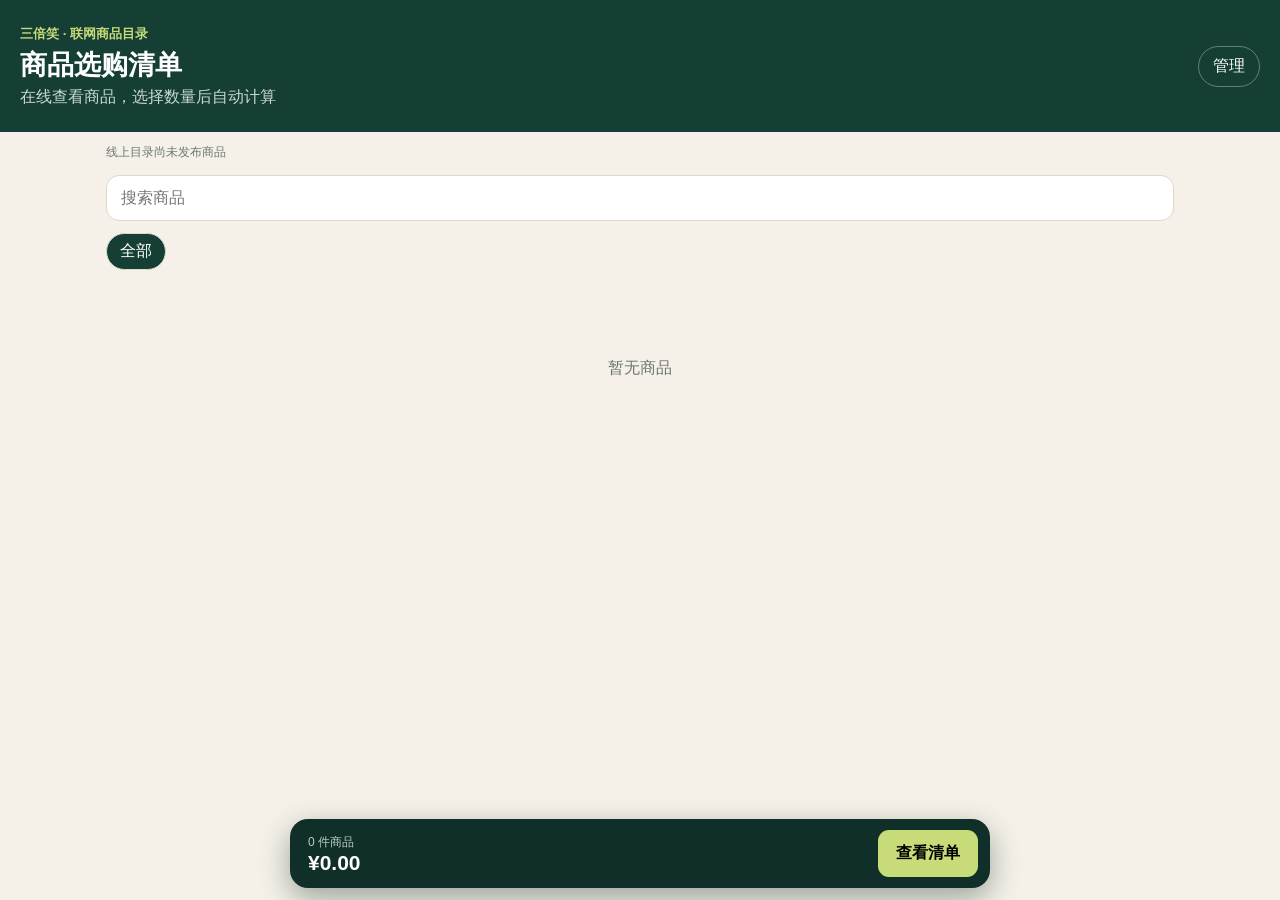
==== sanbeixiao/index.html @ 34213424 "Add networked Sanbeixiao catalogue on GitHub Pages" ====
<!doctype html>
<html lang="zh-CN">
<head>
<meta charset="utf-8">
<meta name="viewport" content="width=device-width,initial-scale=1,viewport-fit=cover">
<meta name="theme-color" content="#153f35">
<title>三倍笑商品目录</title>
<style>
:root{--g:#153f35;--l:#c7dc78;--c:#f5f1e8;--p:#fffdf8;--i:#18332d;--m:#6d7772;--b:#ded8cb;--r:#b32929;--ok:#2f6b52}*{box-sizing:border-box}body{margin:0;background:var(--c);color:var(--i);font-family:-apple-system,BlinkMacSystemFont,"PingFang SC","Microsoft YaHei",sans-serif}button,input{font:inherit}button{cursor:pointer}.head{background:var(--g);color:#fff;padding:24px 20px;display:flex;justify-content:space-between;align-items:center;gap:14px}.head h1{font-size:27px;margin:4px 0}.head p{margin:0;color:#c9d8d3}.head small{color:var(--l);font-weight:800}.head button{background:transparent;color:#fff;border:1px solid #ffffff55;border-radius:999px;padding:9px 14px}.status{max-width:1100px;margin:12px auto 0;padding:0 16px;font-size:12px;color:var(--m)}.status b{color:var(--ok)}.tools{padding:14px 16px 18px;max-width:1100px;margin:auto}.search{width:100%;height:46px;border:1px solid var(--b);background:#fff;border-radius:13px;padding:0 14px}.cats{display:flex;gap:8px;overflow:auto;padding-top:12px}.cats button{white-space:nowrap;border:1px solid var(--b);background:transparent;border-radius:999px;padding:7px 13px}.cats button.on{background:var(--g);color:#fff}.grid{max-width:1100px;margin:auto;padding:0 16px 105px;display:grid;grid-template-columns:repeat(3,1fr);gap:14px}.card{background:var(--p);border:1px solid var(--b);border-radius:18px;overflow:hidden}.pic{height:180px;background:#e7ead8;display:grid;place-items:center;font-size:45px}.pic img{width:100%;height:100%;object-fit:cover}.info{padding:14px}.tag{font-size:11px;background:#e6edcf;padding:3px 7px;border-radius:20px}.info h2{font-size:18px;margin:9px 0 4px}.info p{font-size:13px;color:var(--m);margin:0}.productlink{display:inline-block;margin-top:9px;color:var(--g);font-size:13px;font-weight:800;text-decoration:none}.bottom{display:flex;justify-content:space-between;align-items:center;margin-top:15px;gap:8px}.price{font-size:20px;font-weight:800}.step{display:flex;align-items:center;gap:8px}.step button{border:0;background:var(--g);color:#fff;width:34px;height:34px;border-radius:50%}.cart{position:fixed;z-index:5;bottom:12px;left:50%;transform:translateX(-50%);width:min(700px,calc(100% - 24px));background:#102f28;color:#fff;border-radius:18px;padding:11px 12px 11px 18px;display:flex;justify-content:space-between;align-items:center;box-shadow:0 10px 30px #102f2866}.cart b{display:block;font-size:21px}.cart span{font-size:12px;color:#bdcdc8}.cart button,.primary{border:0;background:var(--l);font-weight:800;border-radius:11px;padding:13px 18px}.overlay{position:fixed;inset:0;background:#102f28aa;z-index:10;display:grid;place-items:center;padding:16px}.panel{background:var(--p);width:min(680px,100%);max-height:92vh;overflow:auto;border-radius:20px;padding:22px;position:relative}.x{position:absolute;right:12px;top:8px;border:0;background:transparent;font-size:28px}.panel h2{margin-top:0}.panel h3{margin:22px 0 8px}.field{display:flex;flex-direction:column;gap:6px;margin:11px 0;font-size:13px;font-weight:700}.field input{height:43px;border:1px solid var(--b);border-radius:10px;padding:0 11px;background:#fff}.row{display:grid;grid-template-columns:1fr 1fr;gap:9px}.actions{display:flex;gap:8px;flex-wrap:wrap;margin-top:14px}.actions button,.filebtn{border:1px solid var(--b);background:#fff;border-radius:10px;padding:10px 13px}.filebtn input{display:none}.list article{display:grid;grid-template-columns:54px 1fr auto;align-items:center;gap:10px;border-top:1px solid var(--b);padding:10px 0}.thumb{width:54px;height:54px;border-radius:9px;background:#e7ead8;overflow:hidden;display:grid;place-items:center}.thumb img{width:100%;height:100%;object-fit:cover}.list small{display:block;color:var(--m);margin-top:3px}.danger{border:0;background:#f3dfd8;color:#8d2e1e;border-radius:8px;padding:7px}.receiptline{padding:12px 0;border-bottom:1px dashed #bbb}.receiptline div,.total{display:flex;justify-content:space-between}.receiptline small{color:var(--m)}.total{font-size:23px;padding:18px 0}.empty{text-align:center;padding:70px 15px;grid-column:1/-1;color:var(--m)}.hide{display:none!important}.pw{position:relative}.pw input{width:100%;padding-right:45px}.pw button{position:absolute;right:3px;bottom:3px;width:37px;height:37px;border:0;background:transparent;font-size:18px}.note{font-size:12px;color:var(--m);line-height:1.6;background:#f2eee4;border-radius:11px;padding:10px 12px}.publishbox{border:1px solid #d8dfbd;background:#f4f7e8;border-radius:14px;padding:14px;margin-top:14px}.publishbox b{display:block;margin-bottom:5px}.publishbox a{word-break:break-all;color:var(--g)}.progress{font-size:13px;color:var(--m);margin-top:9px}.ok{color:var(--ok)!important}.err{color:var(--r)!important}.versionitem{border-top:1px solid var(--b);padding:10px 0;display:flex;justify-content:space-between;gap:10px;align-items:center}.versionitem small{color:var(--m)}.versionitem a{color:var(--g);font-weight:700;text-decoration:none}.draftbadge{display:inline-block;background:#fff0c8;color:#795b00;border-radius:999px;padding:3px 8px;font-size:11px;font-weight:800;margin-left:6px}@media(max-width:760px){.grid{grid-template-columns:repeat(2,1fr)}}@media(max-width:520px){.grid{grid-template-columns:1fr}.card{display:grid;grid-template-columns:118px 1fr}.pic{height:100%;min-height:172px}.row{grid-template-columns:1fr}.head p{font-size:12px}.panel{padding:20px 16px}}@media print{body>*{display:none!important}#receipt{display:grid!important;position:static;background:#fff;padding:0}#receipt .panel{max-height:none}.x,.receipt-actions{display:none}}
</style>
</head>
<body>
<header class="head"><div><small>三倍笑 · 联网商品目录</small><h1>商品选购清单</h1><p>在线查看商品，选择数量后自动计算</p></div><button onclick="openAdmin()">管理</button></header>
<div class="status" id="status">正在读取线上商品…</div>
<section class="tools"><input id="search" class="search" placeholder="搜索商品" oninput="render()"><div id="cats" class="cats"></div></section>
<main id="grid" class="grid"></main>
<div class="cart"><div><span id="count">0 件商品</span><b id="sum">¥0.00</b></div><button onclick="showReceipt()">查看清单</button></div>

<div id="login" class="overlay hide"><section class="panel"><button class="x" onclick="closeAll()">×</button><h2>管理员登录</h2><label class="field pw">管理密码<input id="loginpw" type="password" placeholder="请输入密码"><button type="button" onclick="eye('loginpw',this)">◉</button></label><button class="primary" onclick="login()">登录</button><p id="loginerr" class="err"></p><p class="note">管理密码只用于隐藏本机的管理界面。真正向网站发布内容，还需要你的 GitHub 发布密钥；密钥只保存在当前浏览器，不会写进公开网站。</p></section></div>

<div id="admin" class="overlay hide"><section class="panel"><button class="x" onclick="closeAll()">×</button><h2>商品管理 <span id="draftbadge" class="draftbadge hide">有未发布更改</span></h2>
<div class="note">当前网站托管在 GitHub Pages。你可以在手机上添加照片、名称、价格、链接等，然后点击“发布新版本”。每次发布都会生成一个独立版本链接，旧链接保持不变。</div>
<h3>GitHub 发布设置</h3>
<label class="field pw">GitHub 发布密钥<input id="ghtoken" type="password" placeholder="fine-grained token"><button type="button" onclick="eye('ghtoken',this)">◉</button></label>
<div class="actions"><button onclick="saveToken()">保存到本机</button><button onclick="testGitHub()">测试连接</button><button onclick="clearToken()">清除密钥</button></div>
<p id="ghstatus" class="progress">仓库：ShinNan/EsAT · 目录：sanbeixiao</p>
<h3>添加商品</h3>
<label class="field">商品照片<input id="photo" type="file" accept="image/*"></label>
<div class="row"><label class="field">商品名称<input id="name" placeholder="例如：辣白菜"></label><label class="field">分类<input id="category" value="食品"></label></div>
<div class="row"><label class="field">单价（元）<input id="price" type="number" min="0" step="0.01"></label><label class="field">单位<input id="unit" value="件"></label></div>
<label class="field">规格<input id="spec" placeholder="例如：500克/袋"></label>
<label class="field">商品链接<input id="link" type="url" placeholder="https://…（可不填）"></label>
<button class="primary" onclick="addProduct()">保存到草稿</button>
<div class="actions"><button onclick="resetDraft()">从线上版本重新开始</button><button onclick="exportData()">导出商品备份</button><label class="filebtn">导入商品备份<input id="importer" type="file" accept="application/json" onchange="importData(this)"></label><button onclick="togglePassword()">修改管理密码</button></div>
<div id="changepw" class="hide"><label class="field pw">新密码<input id="newpw" type="password" minlength="8"><button type="button" onclick="eye('newpw',this)">◉</button></label><button class="primary" onclick="changePassword()">确认修改</button></div>
<h3>草稿商品</h3><div id="managed" class="list"></div>
<div class="publishbox"><b>发布新版本</b><div class="note">发布时，新照片会先上传到 GitHub，然后保存一个永久版本文件，并同步更新“最新版本”。</div><button id="publishbtn" class="primary" style="margin-top:12px" onclick="publishVersion()">发布新版本</button><p id="publishstatus" class="progress"></p><div id="sharebox" class="hide"><p><b>版本链接</b><a id="sharelink" target="_blank" rel="noopener"></a></p><div class="actions"><button onclick="copyShareLink()">复制链接</button><button onclick="shareVersion()">分享</button></div></div></div>
<h3>版本历史</h3><div id="history"></div>
</section></div>

<div id="receipt" class="overlay hide"><section class="panel"><button class="x" onclick="closeAll()">×</button><h2>选购清单</h2><p id="date"></p><div id="receiptlines"></div><div class="total"><span>合计</span><b id="receipttotal"></b></div><div class="actions receipt-actions"><button class="primary" onclick="copyReceipt()">复制清单</button><button onclick="window.print()">打印 / 保存清单</button></div></section></div>

<script>
const ADMIN_PASSWORD_KEY='sanbeixiao-admin-password';
const TOKEN_KEY='sanbeixiao-github-token';
const DRAFT_KEY='sanbeixiao-draft-v2';
const GH_OWNER='ShinNan',GH_REPO='EsAT',GH_BRANCH='main',GH_BASE='sanbeixiao';
let publishedProducts=[],draftProducts=[],cart={},cat='全部',currentVersion='',publishedAt='',historyData=[],draftDirty=false;
const $=id=>document.getElementById(id),money=n=>'¥'+Number(n).toFixed(2);
function esc(s){return String(s??'').replace(/[&<>"']/g,m=>({'&':'&amp;','<':'&lt;','>':'&gt;','"':'&quot;',"'":'&#39;'}[m]))}
function safeUrl(u){try{let x=new URL(u,location.href);return /^https?:$/.test(x.protocol)?x.href:''}catch{return''}}
function clone(v){return JSON.parse(JSON.stringify(v))}
function publicProducts(){return publishedProducts}
function setStatus(msg,ok=false){$('status').innerHTML=ok?'<b>'+esc(msg)+'</b>':esc(msg)}
async function loadPublished(){
 try{
  let params=new URLSearchParams(location.search),v=params.get('v');
  let target='./data/latest.json';
  if(v&&/^[0-9A-Za-z_-]{1,80}$/.test(v))target='./data/versions/'+encodeURIComponent(v)+'.json';
  let r=await fetch(target+'?t='+Date.now(),{cache:'no-store'});if(!r.ok)throw new Error('暂时没有线上版本');
  let d=await r.json();publishedProducts=Array.isArray(d.products)?d.products:[];currentVersion=d.version||'';publishedAt=d.publishedAt||'';
  let when=publishedAt?new Date(publishedAt).toLocaleString('zh-CN'):'';
  setStatus((v?'正在查看固定版本：':'当前版本：')+(currentVersion||'未命名')+(when?' · '+when:''),true);
 }catch(e){publishedProducts=[];setStatus('线上目录尚未发布商品');}
 render();
 try{let h=await fetch('./data/history.json?t='+Date.now(),{cache:'no-store'});if(h.ok){historyData=await h.json();renderHistory()}}catch{}
}
function render(){
 let products=publicProducts(),q=$('search').value.trim(),cats=['全部',...new Set(products.map(x=>x.category||'其他'))];
 $('cats').innerHTML=cats.map(x=>`<button class="${x===cat?'on':''}" onclick="cat=${JSON.stringify(x)};render()">${esc(x)}</button>`).join('');
 let shown=products.filter(x=>(cat==='全部'||(x.category||'其他')===cat)&&String(x.name||'').includes(q));
 $('grid').innerHTML=shown.length?shown.map(x=>{let l=safeUrl(x.link);return `<article class="card"><div class="pic">${x.photo?`<img src="${esc(x.photo)}" alt="${esc(x.name)}">`:'📦'}</div><div class="info"><span class="tag">${esc(x.category||'其他')}</span><h2>${esc(x.name)}</h2><p>${esc(x.spec||'按'+(x.unit||'件')+'出售')}</p>${l?`<a class="productlink" href="${esc(l)}" target="_blank" rel="noopener">查看商品链接 →</a>`:''}<div class="bottom"><span class="price">${money(x.price)}/${esc(x.unit||'件')}</span><div class="step"><button onclick="qty('${esc(x.id)}',-1)">−</button><b>${cart[x.id]||0}</b><button onclick="qty('${esc(x.id)}',1)">＋</button></div></div></div></article>`}).join(''):'<div class="empty">暂无商品</div>';
 totals();
}
function qty(id,d){cart[id]=Math.max(0,(cart[id]||0)+d);render()}
function selected(){return publishedProducts.filter(x=>cart[x.id]>0).map(x=>({...x,qty:cart[x.id]}))}
function totals(){let a=selected();$('count').textContent=a.reduce((s,x)=>s+x.qty,0)+' 件商品';$('sum').textContent=money(a.reduce((s,x)=>s+Number(x.price)*x.qty,0))}
function openAdmin(){$('loginpw').value='';$('loginerr').textContent='';$('login').classList.remove('hide')}
function closeAll(){document.querySelectorAll('.overlay').forEach(x=>x.classList.add('hide'))}
function login(){if($('loginpw').value===(localStorage.getItem(ADMIN_PASSWORD_KEY)||'19930115')){$('login').classList.add('hide');$('admin').classList.remove('hide');loadDraft();$('ghtoken').value=localStorage.getItem(TOKEN_KEY)||'';renderManaged();renderHistory()}else $('loginerr').textContent='密码不正确'}
function eye(id,b){let i=$(id);i.type=i.type==='password'?'text':'password';b.textContent=i.type==='text'?'◌':'◉'}
function loadDraft(){try{let d=JSON.parse(localStorage.getItem(DRAFT_KEY)||'null');if(d&&Array.isArray(d.products)){draftProducts=d.products;draftDirty=!!d.dirty}else{draftProducts=clone(publishedProducts);draftDirty=false}}catch{draftProducts=clone(publishedProducts);draftDirty=false}showDirty()}
function saveDraft(){try{localStorage.setItem(DRAFT_KEY,JSON.stringify({products:draftProducts,dirty:draftDirty}))}catch{alert('本机草稿空间不足。建议先发布当前版本，再继续添加照片。')}showDirty()}
function showDirty(){$('draftbadge').classList.toggle('hide',!draftDirty)}
function imageToData(file){return new Promise((resolve,reject)=>{if(!file)return resolve('');let url=URL.createObjectURL(file),img=new Image;img.onload=()=>{try{let max=1400,scale=Math.min(1,max/Math.max(img.width,img.height)),w=Math.max(1,Math.round(img.width*scale)),h=Math.max(1,Math.round(img.height*scale)),c=document.createElement('canvas');c.width=w;c.height=h;let ctx=c.getContext('2d');ctx.drawImage(img,0,0,w,h);let data=c.toDataURL('image/jpeg',0.82);URL.revokeObjectURL(url);resolve(data)}catch(e){reject(e)}};img.onerror=()=>{URL.revokeObjectURL(url);reject(new Error('照片读取失败'))};img.src=url})}
async function addProduct(){let name=$('name').value.trim(),price=Number($('price').value);if(!name||!Number.isFinite(price)){alert('请填写商品名称和价格');return}let photo='';try{photo=await imageToData($('photo').files[0])}catch(e){alert(e.message);return}draftProducts.push({id:Date.now().toString(36)+Math.random().toString(36).slice(2,6),name,price,category:$('category').value.trim()||'其他',unit:$('unit').value.trim()||'件',spec:$('spec').value.trim(),link:$('link').value.trim(),photo});draftDirty=true;saveDraft();['name','price','spec','link','photo'].forEach(x=>$(x).value='');renderManaged();alert('已保存到草稿，点击“发布新版本”后其他人才能看到')}
function renderManaged(){$('managed').innerHTML=draftProducts.map(x=>`<article><div class="thumb">${x.photo?`<img src="${esc(x.photo)}">`:'📦'}</div><div><b>${esc(x.name)}</b><small>${money(x.price)}/${esc(x.unit||'件')} · ${esc(x.spec||'')}</small></div><button class="danger" onclick="removeProduct('${esc(x.id)}')">下架</button></article>`).join('')||'<p>暂无商品</p>'}
function removeProduct(id){if(confirm('确定从草稿中下架吗？')){draftProducts=draftProducts.filter(x=>x.id!==id);draftDirty=true;saveDraft();renderManaged()}}
function resetDraft(){if(!confirm('确定放弃本机未发布更改，并重新读取线上版本吗？'))return;draftProducts=clone(publishedProducts);draftDirty=false;saveDraft();renderManaged()}
function togglePassword(){$('changepw').classList.toggle('hide')}
function changePassword(){let p=$('newpw').value;if(p.length<8){alert('密码至少8位');return}localStorage.setItem(ADMIN_PASSWORD_KEY,p);$('newpw').value='';$('changepw').classList.add('hide');alert('管理密码已修改，仅保存在当前浏览器')}
function exportData(){let b=new Blob([JSON.stringify({products:draftProducts},null,2)],{type:'application/json'}),a=document.createElement('a');a.href=URL.createObjectURL(b);a.download='三倍笑商品资料备份.json';a.click();URL.revokeObjectURL(a.href)}
function importData(i){let r=new FileReader;r.onload=()=>{try{let d=JSON.parse(r.result);if(!Array.isArray(d.products))throw 0;draftProducts=d.products;draftDirty=true;saveDraft();renderManaged();alert('已导入草稿')}catch{alert('备份文件无效')}};if(i.files[0])r.readAsText(i.files[0])}
function saveToken(){let t=$('ghtoken').value.trim();if(!t){alert('请先输入 GitHub 发布密钥');return}localStorage.setItem(TOKEN_KEY,t);$('ghstatus').textContent='发布密钥已保存在当前浏览器';$('ghstatus').className='progress ok'}
function clearToken(){localStorage.removeItem(TOKEN_KEY);$('ghtoken').value='';$('ghstatus').textContent='发布密钥已从当前浏览器清除';$('ghstatus').className='progress'}
function token(){return $('ghtoken').value.trim()||localStorage.getItem(TOKEN_KEY)||''}
async function gh(path,options={}){let t=token();if(!t)throw new Error('请先填写并保存 GitHub 发布密钥');let r=await fetch('https://api.github.com/repos/'+GH_OWNER+'/'+GH_REPO+'/contents/'+path+(options.method?'':'?ref='+encodeURIComponent(GH_BRANCH)),{method:options.method||'GET',headers:{'Accept':'application/vnd.github+json','Authorization':'Bearer '+t,'X-GitHub-Api-Version':'2022-11-28','Content-Type':'application/json'},body:options.body?JSON.stringify(options.body):undefined});if(!r.ok){let d={};try{d=await r.json()}catch{}throw new Error('GitHub：'+(d.message||r.status+' '+r.statusText))}return r.status===204?{}:r.json()}
async function testGitHub(){let el=$('ghstatus');el.textContent='正在测试连接…';el.className='progress';try{await gh(GH_BASE+'/data/latest.json');el.textContent='连接成功，可以发布';el.className='progress ok';saveToken()}catch(e){el.textContent=e.message;el.className='progress err'}}
function utf8b64(s){let bytes=new TextEncoder().encode(s),bin='',chunk=0x8000;for(let i=0;i<bytes.length;i+=chunk)bin+=String.fromCharCode(...bytes.subarray(i,i+chunk));return btoa(bin)}
async function getSha(path){try{let d=await gh(path);return d.sha||null}catch(e){if(/404|Not Found/i.test(e.message))return null;throw e}}
async function putText(path,text,message){let sha=await getSha(path),body={message,content:utf8b64(text),branch:GH_BRANCH};if(sha)body.sha=sha;return gh(path,{method:'PUT',body})}
async function putBase64(path,b64,message){let sha=await getSha(path),body={message,content:b64,branch:GH_BRANCH};if(sha)body.sha=sha;return gh(path,{method:'PUT',body})}
function versionId(){let d=new Date(),p=n=>String(n).padStart(2,'0');return d.getFullYear()+p(d.getMonth()+1)+p(d.getDate())+'-'+p(d.getHours())+p(d.getMinutes())+p(d.getSeconds())+'-'+Math.random().toString(36).slice(2,6)}
async function uploadDraftPhotos(products,version){let out=clone(products);for(let i=0;i<out.length;i++){let p=out[i];if(p.photo&&p.photo.startsWith('data:image/')){setPublish('正在上传照片 '+(i+1)+' / '+out.length+'：'+p.name);let comma=p.photo.indexOf(','),meta=p.photo.slice(0,comma),b64=p.photo.slice(comma+1),ext=meta.includes('png')?'png':'jpg',name=version+'-'+p.id+'.'+ext,path=GH_BASE+'/uploads/'+name;await putBase64(path,b64,'Upload catalogue image '+name);p.photo='uploads/'+name}}return out}
function setPublish(msg,type=''){$('publishstatus').textContent=msg;$('publishstatus').className='progress '+type}
async function publishVersion(){let btn=$('publishbtn');if(!token()){alert('请先在上方填写 GitHub 发布密钥');return}if(!draftProducts.length&&!confirm('当前草稿没有商品，仍然发布空目录吗？'))return;btn.disabled=true;$('sharebox').classList.add('hide');try{let v=versionId(),published=new Date().toISOString();setPublish('准备发布…');let clean=await uploadDraftPhotos(draftProducts,v),payload={version:v,publishedAt:published,products:clean};setPublish('正在保存永久版本…');await putText(GH_BASE+'/data/versions/'+v+'.json',JSON.stringify(payload,null,2),'Publish catalogue version '+v);setPublish('正在更新最新版本…');await putText(GH_BASE+'/data/latest.json',JSON.stringify(payload,null,2),'Update latest catalogue to '+v);let hist=Array.isArray(historyData)?historyData:[];hist=[{version:v,publishedAt:published},...hist.filter(x=>x.version!==v)].slice(0,50);setPublish('正在更新版本历史…');await putText(GH_BASE+'/data/history.json',JSON.stringify(hist,null,2),'Update catalogue history');historyData=hist;publishedProducts=clean;draftProducts=clone(clean);draftDirty=false;currentVersion=v;publishedAt=published;saveDraft();render();renderManaged();renderHistory();let u=new URL(location.href);u.search='';u.hash='';u.searchParams.set('v',v);$('sharelink').href=u.href;$('sharelink').textContent=u.href;$('sharebox').classList.remove('hide');setPublish('发布成功。GitHub Pages 通常会在几十秒到几分钟内更新。','ok');setStatus('当前版本：'+v+' · '+new Date(published).toLocaleString('zh-CN'),true)}catch(e){setPublish(e.message,'err')}finally{btn.disabled=false}}
function copyShareLink(){let u=$('sharelink').href;if(!u)return;navigator.clipboard?.writeText(u).then(()=>alert('链接已复制')).catch(()=>prompt('复制这个链接：',u))}
async function shareVersion(){let u=$('sharelink').href;if(!u)return;if(navigator.share){try{await navigator.share({title:'三倍笑商品目录',url:u})}catch{}}else copyShareLink()}
function renderHistory(){let root=$('history');if(!root)return;let base=new URL(location.href);base.search='';base.hash='';root.innerHTML=(Array.isArray(historyData)&&historyData.length)?historyData.map(x=>{let u=new URL(base);u.searchParams.set('v',x.version);return `<div class="versionitem"><div><b>${esc(x.version)}</b><small>${x.publishedAt?new Date(x.publishedAt).toLocaleString('zh-CN'):''}</small></div><a href="${esc(u.href)}" target="_blank" rel="noopener">打开版本</a></div>`}).join(''):'<p class="note">还没有版本历史</p>'}
function receiptText(){let a=selected(),t=a.reduce((s,x)=>s+Number(x.price)*x.qty,0);return ['三倍笑商品选购清单','日期：'+new Date().toLocaleDateString('zh-CN'),'',...a.flatMap((x,i)=>[`${i+1}. ${x.name} ${x.spec||''}`,`   ${money(x.price)} × ${x.qty}${x.unit||'件'} = ${money(Number(x.price)*x.qty)}`]),'',`总金额：${money(t)}`].join('\n')}
function showReceipt(){let a=selected();if(!a.length){alert('请先选择商品');return}$('date').textContent=new Date().toLocaleDateString('zh-CN');$('receiptlines').innerHTML=a.map(x=>`<div class="receiptline"><div><b>${esc(x.name)}</b><b>${money(Number(x.price)*x.qty)}</b></div><small>${esc(x.spec||'')} · ${money(x.price)} × ${x.qty}${esc(x.unit||'件')}</small></div>`).join('');$('receipttotal').textContent=money(a.reduce((s,x)=>s+Number(x.price)*x.qty,0));$('receipt').classList.remove('hide')}
async function copyReceipt(){try{await navigator.clipboard.writeText(receiptText())}catch{let t=document.createElement('textarea');t.value=receiptText();document.body.appendChild(t);t.select();document.execCommand('copy');t.remove()}alert('清单已复制')}
loadPublished();
</script>
</body>
</html>
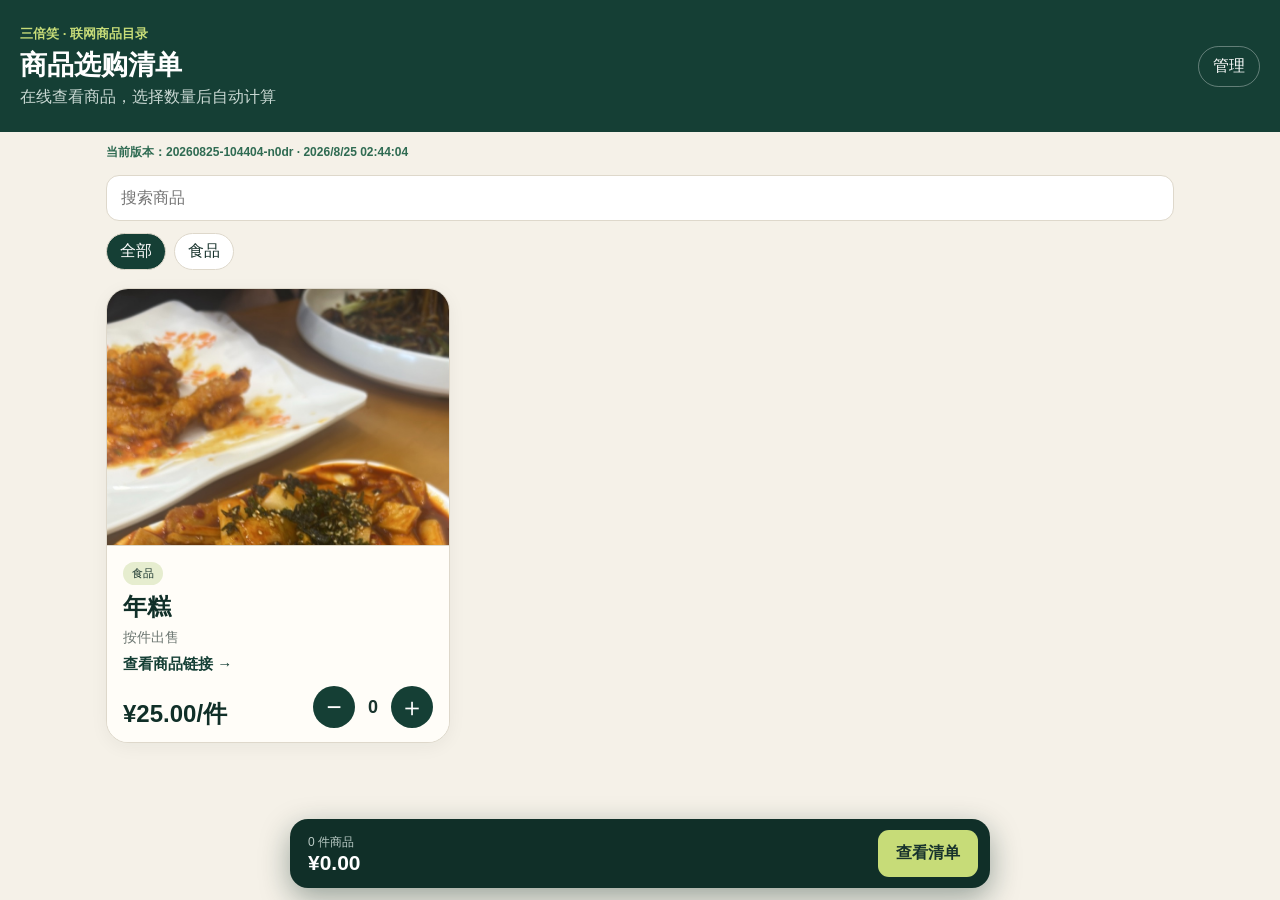
==== commit e6e4e715: "Separate product images and details in catalogue cards" ====
--- a/sanbeixiao/index.html
+++ b/sanbeixiao/index.html
@@ -6,7 +6,52 @@
 <meta name="theme-color" content="#153f35">
 <title>三倍笑商品目录</title>
 <style>
-:root{--g:#153f35;--l:#c7dc78;--c:#f5f1e8;--p:#fffdf8;--i:#18332d;--m:#6d7772;--b:#ded8cb;--r:#b32929;--ok:#2f6b52}*{box-sizing:border-box}body{margin:0;background:var(--c);color:var(--i);font-family:-apple-system,BlinkMacSystemFont,"PingFang SC","Microsoft YaHei",sans-serif}button,input{font:inherit}button{cursor:pointer}.head{background:var(--g);color:#fff;padding:24px 20px;display:flex;justify-content:space-between;align-items:center;gap:14px}.head h1{font-size:27px;margin:4px 0}.head p{margin:0;color:#c9d8d3}.head small{color:var(--l);font-weight:800}.head button{background:transparent;color:#fff;border:1px solid #ffffff55;border-radius:999px;padding:9px 14px}.status{max-width:1100px;margin:12px auto 0;padding:0 16px;font-size:12px;color:var(--m)}.status b{color:var(--ok)}.tools{padding:14px 16px 18px;max-width:1100px;margin:auto}.search{width:100%;height:46px;border:1px solid var(--b);background:#fff;border-radius:13px;padding:0 14px}.cats{display:flex;gap:8px;overflow:auto;padding-top:12px}.cats button{white-space:nowrap;border:1px solid var(--b);background:transparent;border-radius:999px;padding:7px 13px}.cats button.on{background:var(--g);color:#fff}.grid{max-width:1100px;margin:auto;padding:0 16px 105px;display:grid;grid-template-columns:repeat(3,1fr);gap:14px}.card{background:var(--p);border:1px solid var(--b);border-radius:18px;overflow:hidden}.pic{height:180px;background:#e7ead8;display:grid;place-items:center;font-size:45px}.pic img{width:100%;height:100%;object-fit:cover}.info{padding:14px}.tag{font-size:11px;background:#e6edcf;padding:3px 7px;border-radius:20px}.info h2{font-size:18px;margin:9px 0 4px}.info p{font-size:13px;color:var(--m);margin:0}.productlink{display:inline-block;margin-top:9px;color:var(--g);font-size:13px;font-weight:800;text-decoration:none}.bottom{display:flex;justify-content:space-between;align-items:center;margin-top:15px;gap:8px}.price{font-size:20px;font-weight:800}.step{display:flex;align-items:center;gap:8px}.step button{border:0;background:var(--g);color:#fff;width:34px;height:34px;border-radius:50%}.cart{position:fixed;z-index:5;bottom:12px;left:50%;transform:translateX(-50%);width:min(700px,calc(100% - 24px));background:#102f28;color:#fff;border-radius:18px;padding:11px 12px 11px 18px;display:flex;justify-content:space-between;align-items:center;box-shadow:0 10px 30px #102f2866}.cart b{display:block;font-size:21px}.cart span{font-size:12px;color:#bdcdc8}.cart button,.primary{border:0;background:var(--l);font-weight:800;border-radius:11px;padding:13px 18px}.overlay{position:fixed;inset:0;background:#102f28aa;z-index:10;display:grid;place-items:center;padding:16px}.panel{background:var(--p);width:min(680px,100%);max-height:92vh;overflow:auto;border-radius:20px;padding:22px;position:relative}.x{position:absolute;right:12px;top:8px;border:0;background:transparent;font-size:28px}.panel h2{margin-top:0}.panel h3{margin:22px 0 8px}.field{display:flex;flex-direction:column;gap:6px;margin:11px 0;font-size:13px;font-weight:700}.field input{height:43px;border:1px solid var(--b);border-radius:10px;padding:0 11px;background:#fff}.row{display:grid;grid-template-columns:1fr 1fr;gap:9px}.actions{display:flex;gap:8px;flex-wrap:wrap;margin-top:14px}.actions button,.filebtn{border:1px solid var(--b);background:#fff;border-radius:10px;padding:10px 13px}.filebtn input{display:none}.list article{display:grid;grid-template-columns:54px 1fr auto;align-items:center;gap:10px;border-top:1px solid var(--b);padding:10px 0}.thumb{width:54px;height:54px;border-radius:9px;background:#e7ead8;overflow:hidden;display:grid;place-items:center}.thumb img{width:100%;height:100%;object-fit:cover}.list small{display:block;color:var(--m);margin-top:3px}.danger{border:0;background:#f3dfd8;color:#8d2e1e;border-radius:8px;padding:7px}.receiptline{padding:12px 0;border-bottom:1px dashed #bbb}.receiptline div,.total{display:flex;justify-content:space-between}.receiptline small{color:var(--m)}.total{font-size:23px;padding:18px 0}.empty{text-align:center;padding:70px 15px;grid-column:1/-1;color:var(--m)}.hide{display:none!important}.pw{position:relative}.pw input{width:100%;padding-right:45px}.pw button{position:absolute;right:3px;bottom:3px;width:37px;height:37px;border:0;background:transparent;font-size:18px}.note{font-size:12px;color:var(--m);line-height:1.6;background:#f2eee4;border-radius:11px;padding:10px 12px}.publishbox{border:1px solid #d8dfbd;background:#f4f7e8;border-radius:14px;padding:14px;margin-top:14px}.publishbox b{display:block;margin-bottom:5px}.publishbox a{word-break:break-all;color:var(--g)}.progress{font-size:13px;color:var(--m);margin-top:9px}.ok{color:var(--ok)!important}.err{color:var(--r)!important}.versionitem{border-top:1px solid var(--b);padding:10px 0;display:flex;justify-content:space-between;gap:10px;align-items:center}.versionitem small{color:var(--m)}.versionitem a{color:var(--g);font-weight:700;text-decoration:none}.draftbadge{display:inline-block;background:#fff0c8;color:#795b00;border-radius:999px;padding:3px 8px;font-size:11px;font-weight:800;margin-left:6px}@media(max-width:760px){.grid{grid-template-columns:repeat(2,1fr)}}@media(max-width:520px){.grid{grid-template-columns:1fr}.card{display:grid;grid-template-columns:118px 1fr}.pic{height:100%;min-height:172px}.row{grid-template-columns:1fr}.head p{font-size:12px}.panel{padding:20px 16px}}@media print{body>*{display:none!important}#receipt{display:grid!important;position:static;background:#fff;padding:0}#receipt .panel{max-height:none}.x,.receipt-actions{display:none}}
+:root{--g:#153f35;--g2:#102f28;--l:#c7dc78;--c:#f5f1e8;--p:#fffdf8;--i:#18332d;--m:#6d7772;--b:#ded8cb;--r:#b32929;--ok:#2f6b52}
+*{box-sizing:border-box}
+body{margin:0;background:var(--c);color:var(--i);font-family:-apple-system,BlinkMacSystemFont,"PingFang SC","Microsoft YaHei",sans-serif}
+button,input{font:inherit}
+button{cursor:pointer}
+a{color:inherit}
+.head{background:var(--g);color:#fff;padding:24px 20px;display:flex;justify-content:space-between;align-items:center;gap:14px}
+.head h1{font-size:27px;margin:4px 0}
+.head p{margin:0;color:#c9d8d3}
+.head small{color:var(--l);font-weight:800}
+.head button{background:transparent;color:#fff;border:1px solid #ffffff55;border-radius:999px;padding:9px 14px}
+.status{max-width:1100px;margin:12px auto 0;padding:0 16px;font-size:12px;color:var(--m)}
+.status b{color:var(--ok)}
+.tools{padding:14px 16px 18px;max-width:1100px;margin:auto}
+.search{width:100%;height:46px;border:1px solid var(--b);background:#fff;border-radius:13px;padding:0 14px}
+.cats{display:flex;gap:8px;overflow:auto;padding-top:12px}
+.cats button{white-space:nowrap;border:1px solid var(--b);background:#fff;border-radius:999px;padding:7px 13px;color:var(--i)}
+.cats button.on{background:var(--g);color:#fff}
+.grid{max-width:1100px;margin:auto;padding:0 16px 105px;display:grid;grid-template-columns:repeat(3,minmax(0,1fr));gap:18px}
+.card{background:var(--p);border:1px solid var(--b);border-radius:22px;overflow:hidden;display:flex;flex-direction:column;box-shadow:0 4px 18px rgba(16,47,40,.05)}
+.pic{width:100%;aspect-ratio:4/3;background:#e7ead8;display:grid;place-items:center;font-size:45px;overflow:hidden;border-bottom:1px solid var(--b)}
+.pic img{width:100%;height:100%;object-fit:cover;display:block}
+.info{padding:16px 16px 14px;background:var(--p);display:flex;flex-direction:column;gap:10px}
+.titleline{display:flex;flex-direction:column;gap:8px}
+.tag{font-size:11px;background:#e6edcf;padding:4px 9px;border-radius:999px;display:inline-block;align-self:flex-start}
+.info h2{font-size:24px;line-height:1.2;margin:0;color:var(--g2)}
+.desc{font-size:14px;color:var(--m);margin:0}
+.productlink{display:inline-block;color:var(--g);font-size:15px;font-weight:800;text-decoration:none}
+.productlink:hover{text-decoration:underline}
+.bottom{display:flex;justify-content:space-between;align-items:flex-end;gap:10px;margin-top:2px}
+.price{font-size:24px;font-weight:900;color:var(--g2);line-height:1.2}
+.step{display:flex;align-items:center;gap:10px;flex-shrink:0}
+.step button{border:0;background:var(--g);color:#fff;width:42px;height:42px;border-radius:50%;font-size:26px;line-height:1}
+.step b{min-width:16px;text-align:center;font-size:18px}
+.cart{position:fixed;z-index:5;bottom:12px;left:50%;transform:translateX(-50%);width:min(700px,calc(100% - 24px));background:var(--g2);color:#fff;border-radius:18px;padding:11px 12px 11px 18px;display:flex;justify-content:space-between;align-items:center;box-shadow:0 10px 30px #102f2866}
+.cart b{display:block;font-size:21px}.cart span{font-size:12px;color:#bdcdc8}.cart button,.primary{border:0;background:var(--l);font-weight:800;border-radius:11px;padding:13px 18px;color:var(--i)}
+.overlay{position:fixed;inset:0;background:#102f28aa;z-index:10;display:grid;place-items:center;padding:16px}
+.panel{background:var(--p);width:min(720px,100%);max-height:92vh;overflow:auto;border-radius:20px;padding:22px;position:relative}
+.x{position:absolute;right:12px;top:8px;border:0;background:transparent;font-size:28px}.panel h2{margin-top:0}.panel h3{margin:22px 0 8px}
+.field{display:flex;flex-direction:column;gap:6px;margin:11px 0;font-size:13px;font-weight:700}.field input{height:43px;border:1px solid var(--b);border-radius:10px;padding:0 11px;background:#fff}
+.row{display:grid;grid-template-columns:1fr 1fr;gap:9px}
+.actions{display:flex;gap:8px;flex-wrap:wrap;margin-top:14px}.actions button,.filebtn{border:1px solid var(--b);background:#fff;border-radius:10px;padding:10px 13px}.filebtn input{display:none}
+.list article{display:grid;grid-template-columns:54px 1fr auto;align-items:center;gap:10px;border-top:1px solid var(--b);padding:10px 0}.thumb{width:54px;height:54px;border-radius:9px;background:#e7ead8;overflow:hidden;display:grid;place-items:center}.thumb img{width:100%;height:100%;object-fit:cover}.list small{display:block;color:var(--m);margin-top:3px}.danger{border:0;background:#f3dfd8;color:#8d2e1e;border-radius:8px;padding:7px}.receiptline{padding:12px 0;border-bottom:1px dashed #bbb}.receiptline div,.total{display:flex;justify-content:space-between}.receiptline small{color:var(--m)}.total{font-size:23px;padding:18px 0}.empty{text-align:center;padding:70px 15px;grid-column:1/-1;color:var(--m)}.hide{display:none!important}.pw{position:relative}.pw input{width:100%;padding-right:45px}.pw button{position:absolute;right:3px;bottom:3px;width:37px;height:37px;border:0;background:transparent;font-size:18px}.note{font-size:12px;color:var(--m);line-height:1.6;background:#f2eee4;border-radius:11px;padding:10px 12px}.publishbox{border:1px solid #d8dfbd;background:#f4f7e8;border-radius:14px;padding:14px;margin-top:14px}.publishbox b{display:block;margin-bottom:5px}.publishbox a{word-break:break-all;color:var(--g)}.progress{font-size:13px;color:var(--m);margin-top:9px}.ok{color:var(--ok)!important}.err{color:var(--r)!important}.versionitem{border-top:1px solid var(--b);padding:10px 0;display:flex;justify-content:space-between;gap:10px;align-items:center}.versionitem small{color:var(--m);display:block}.versionitem a{color:var(--g);font-weight:700;text-decoration:none}.draftbadge{display:inline-block;background:#fff0c8;color:#795b00;border-radius:999px;padding:3px 8px;font-size:11px;font-weight:800;margin-left:6px}
+@media(max-width:900px){.grid{grid-template-columns:repeat(2,minmax(0,1fr))}}
+@media(max-width:600px){.grid{grid-template-columns:1fr}.row{grid-template-columns:1fr}.head p{font-size:12px}.panel{padding:20px 16px}.pic{aspect-ratio:4/3}.info{padding:14px}.info h2{font-size:22px}.price{font-size:22px}.bottom{align-items:center}.step button{width:40px;height:40px}}
+@media print{body>*{display:none!important}#receipt{display:grid!important;position:static;background:#fff;padding:0}#receipt .panel{max-height:none}.x,.receipt-actions{display:none}}
 </style>
 </head>
 <body>
@@ -16,7 +61,7 @@
 <main id="grid" class="grid"></main>
 <div class="cart"><div><span id="count">0 件商品</span><b id="sum">¥0.00</b></div><button onclick="showReceipt()">查看清单</button></div>
 
-<div id="login" class="overlay hide"><section class="panel"><button class="x" onclick="closeAll()">×</button><h2>管理员登录</h2><label class="field pw">管理密码<input id="loginpw" type="password" placeholder="请输入密码"><button type="button" onclick="eye('loginpw',this)">◉</button></label><button class="primary" onclick="login()">登录</button><p id="loginerr" class="err"></p><p class="note">管理密码只用于隐藏本机的管理界面。真正向网站发布内容，还需要你的 GitHub 发布密钥；密钥只保存在当前浏览器，不会写进公开网站。</p></section></div>
+<div id="login" class="overlay hide"><section class="panel"><button class="x" onclick="closeAll()">×</button><h2>管理员登录</h2><label class="field pw">管理密码<input id="loginpw" type="password" placeholder="请输入密码"><button type="button" onclick="eye('loginpw',this)">◉</button></label><button class="primary" onclick="login()">登录</button><p id="loginerr" class="err"></p><p class="note">管理密码只用于隐藏本机的管理界面。真正向网站发布内容，需要 GitHub 发布密钥；密钥只保存在当前浏览器，不会写进公开网站。</p></section></div>
 
 <div id="admin" class="overlay hide"><section class="panel"><button class="x" onclick="closeAll()">×</button><h2>商品管理 <span id="draftbadge" class="draftbadge hide">有未发布更改</span></h2>
 <div class="note">当前网站托管在 GitHub Pages。你可以在手机上添加照片、名称、价格、链接等，然后点击“发布新版本”。每次发布都会生成一个独立版本链接，旧链接保持不变。</div>
@@ -48,9 +93,8 @@
 let publishedProducts=[],draftProducts=[],cart={},cat='全部',currentVersion='',publishedAt='',historyData=[],draftDirty=false;
 const $=id=>document.getElementById(id),money=n=>'¥'+Number(n).toFixed(2);
 function esc(s){return String(s??'').replace(/[&<>"']/g,m=>({'&':'&amp;','<':'&lt;','>':'&gt;','"':'&quot;',"'":'&#39;'}[m]))}
-function safeUrl(u){try{let x=new URL(u,location.href);return /^https?:$/.test(x.protocol)?x.href:''}catch{return''}}
+function safeUrl(u){try{const x=new URL(u,location.href);return /^https?:$/.test(x.protocol)?x.href:''}catch{return''}}
 function clone(v){return JSON.parse(JSON.stringify(v))}
-function publicProducts(){return publishedProducts}
 function setStatus(msg,ok=false){$('status').innerHTML=ok?'<b>'+esc(msg)+'</b>':esc(msg)}
 async function loadPublished(){
  try{
@@ -66,50 +110,51 @@
  try{let h=await fetch('./data/history.json?t='+Date.now(),{cache:'no-store'});if(h.ok){historyData=await h.json();renderHistory()}}catch{}
 }
 function render(){
- let products=publicProducts(),q=$('search').value.trim(),cats=['全部',...new Set(products.map(x=>x.category||'其他'))];
- $('cats').innerHTML=cats.map(x=>`<button class="${x===cat?'on':''}" onclick="cat=${JSON.stringify(x)};render()">${esc(x)}</button>`).join('');
- let shown=products.filter(x=>(cat==='全部'||(x.category||'其他')===cat)&&String(x.name||'').includes(q));
- $('grid').innerHTML=shown.length?shown.map(x=>{let l=safeUrl(x.link);return `<article class="card"><div class="pic">${x.photo?`<img src="${esc(x.photo)}" alt="${esc(x.name)}">`:'📦'}</div><div class="info"><span class="tag">${esc(x.category||'其他')}</span><h2>${esc(x.name)}</h2><p>${esc(x.spec||'按'+(x.unit||'件')+'出售')}</p>${l?`<a class="productlink" href="${esc(l)}" target="_blank" rel="noopener">查看商品链接 →</a>`:''}<div class="bottom"><span class="price">${money(x.price)}/${esc(x.unit||'件')}</span><div class="step"><button onclick="qty('${esc(x.id)}',-1)">−</button><b>${cart[x.id]||0}</b><button onclick="qty('${esc(x.id)}',1)">＋</button></div></div></div></article>`}).join(''):'<div class="empty">暂无商品</div>';
- totals();
+  const q=$('search').value.trim();
+  const cats=['全部',...new Set(publishedProducts.map(x=>x.category||'其他'))];
+  $('cats').innerHTML=cats.map(x=>`<button class="${x===cat?'on':''}" onclick="cat=${JSON.stringify(x)};render()">${esc(x)}</button>`).join('');
+  const shown=publishedProducts.filter(x=>(cat==='全部'||(x.category||'其他')===cat)&&String(x.name||'').includes(q));
+  $('grid').innerHTML=shown.length?shown.map(x=>{const l=safeUrl(x.link);return `<article class="card"><div class="pic">${x.photo?`<img src="${esc(x.photo)}" alt="${esc(x.name)}">`:'📦'}</div><div class="info"><div class="titleline"><span class="tag">${esc(x.category||'其他')}</span><h2>${esc(x.name)}</h2><p class="desc">${esc(x.spec||'按'+(x.unit||'件')+'出售')}</p>${l?`<a class="productlink" href="${esc(l)}" target="_blank" rel="noopener">查看商品链接 →</a>`:''}</div><div class="bottom"><span class="price">${money(x.price)}/${esc(x.unit||'件')}</span><div class="step"><button onclick="qty('${esc(x.id)}',-1)">−</button><b>${cart[x.id]||0}</b><button onclick="qty('${esc(x.id)}',1)">＋</button></div></div></div></article>`}).join(''):'<div class="empty">暂无商品，请从管理页面添加</div>';
+  totals();
 }
 function qty(id,d){cart[id]=Math.max(0,(cart[id]||0)+d);render()}
 function selected(){return publishedProducts.filter(x=>cart[x.id]>0).map(x=>({...x,qty:cart[x.id]}))}
-function totals(){let a=selected();$('count').textContent=a.reduce((s,x)=>s+x.qty,0)+' 件商品';$('sum').textContent=money(a.reduce((s,x)=>s+Number(x.price)*x.qty,0))}
+function totals(){const a=selected();$('count').textContent=a.reduce((s,x)=>s+x.qty,0)+' 件商品';$('sum').textContent=money(a.reduce((s,x)=>s+Number(x.price)*x.qty,0))}
 function openAdmin(){$('loginpw').value='';$('loginerr').textContent='';$('login').classList.remove('hide')}
 function closeAll(){document.querySelectorAll('.overlay').forEach(x=>x.classList.add('hide'))}
 function login(){if($('loginpw').value===(localStorage.getItem(ADMIN_PASSWORD_KEY)||'19930115')){$('login').classList.add('hide');$('admin').classList.remove('hide');loadDraft();$('ghtoken').value=localStorage.getItem(TOKEN_KEY)||'';renderManaged();renderHistory()}else $('loginerr').textContent='密码不正确'}
-function eye(id,b){let i=$(id);i.type=i.type==='password'?'text':'password';b.textContent=i.type==='text'?'◌':'◉'}
-function loadDraft(){try{let d=JSON.parse(localStorage.getItem(DRAFT_KEY)||'null');if(d&&Array.isArray(d.products)){draftProducts=d.products;draftDirty=!!d.dirty}else{draftProducts=clone(publishedProducts);draftDirty=false}}catch{draftProducts=clone(publishedProducts);draftDirty=false}showDirty()}
+function eye(id,b){const i=$(id);i.type=i.type==='password'?'text':'password';b.textContent=i.type==='text'?'◌':'◉'}
+function loadDraft(){try{const d=JSON.parse(localStorage.getItem(DRAFT_KEY)||'null');if(d&&Array.isArray(d.products)){draftProducts=d.products;draftDirty=!!d.dirty}else{draftProducts=clone(publishedProducts);draftDirty=false}}catch{draftProducts=clone(publishedProducts);draftDirty=false}showDirty()}
 function saveDraft(){try{localStorage.setItem(DRAFT_KEY,JSON.stringify({products:draftProducts,dirty:draftDirty}))}catch{alert('本机草稿空间不足。建议先发布当前版本，再继续添加照片。')}showDirty()}
 function showDirty(){$('draftbadge').classList.toggle('hide',!draftDirty)}
-function imageToData(file){return new Promise((resolve,reject)=>{if(!file)return resolve('');let url=URL.createObjectURL(file),img=new Image;img.onload=()=>{try{let max=1400,scale=Math.min(1,max/Math.max(img.width,img.height)),w=Math.max(1,Math.round(img.width*scale)),h=Math.max(1,Math.round(img.height*scale)),c=document.createElement('canvas');c.width=w;c.height=h;let ctx=c.getContext('2d');ctx.drawImage(img,0,0,w,h);let data=c.toDataURL('image/jpeg',0.82);URL.revokeObjectURL(url);resolve(data)}catch(e){reject(e)}};img.onerror=()=>{URL.revokeObjectURL(url);reject(new Error('照片读取失败'))};img.src=url})}
-async function addProduct(){let name=$('name').value.trim(),price=Number($('price').value);if(!name||!Number.isFinite(price)){alert('请填写商品名称和价格');return}let photo='';try{photo=await imageToData($('photo').files[0])}catch(e){alert(e.message);return}draftProducts.push({id:Date.now().toString(36)+Math.random().toString(36).slice(2,6),name,price,category:$('category').value.trim()||'其他',unit:$('unit').value.trim()||'件',spec:$('spec').value.trim(),link:$('link').value.trim(),photo});draftDirty=true;saveDraft();['name','price','spec','link','photo'].forEach(x=>$(x).value='');renderManaged();alert('已保存到草稿，点击“发布新版本”后其他人才能看到')}
+function imageToData(file){return new Promise((resolve,reject)=>{if(!file)return resolve('');const url=URL.createObjectURL(file),img=new Image;img.onload=()=>{try{const max=1400,scale=Math.min(1,max/Math.max(img.width,img.height)),w=Math.max(1,Math.round(img.width*scale)),h=Math.max(1,Math.round(img.height*scale)),c=document.createElement('canvas');c.width=w;c.height=h;const ctx=c.getContext('2d');ctx.drawImage(img,0,0,w,h);const data=c.toDataURL('image/jpeg',0.82);URL.revokeObjectURL(url);resolve(data)}catch(e){reject(e)}};img.onerror=()=>{URL.revokeObjectURL(url);reject(new Error('照片读取失败'))};img.src=url})}
+async function addProduct(){const name=$('name').value.trim(),price=Number($('price').value);if(!name||!Number.isFinite(price)){alert('请填写商品名称和价格');return}let photo='';try{photo=await imageToData($('photo').files[0])}catch(e){alert(e.message);return}draftProducts.push({id:Date.now().toString(36)+Math.random().toString(36).slice(2,6),name,price,category:$('category').value.trim()||'其他',unit:$('unit').value.trim()||'件',spec:$('spec').value.trim(),link:$('link').value.trim(),photo});draftDirty=true;saveDraft();['name','price','spec','link','photo'].forEach(x=>$(x).value='');renderManaged();alert('已保存到草稿，点击“发布新版本”后其他人才能看到')}
 function renderManaged(){$('managed').innerHTML=draftProducts.map(x=>`<article><div class="thumb">${x.photo?`<img src="${esc(x.photo)}">`:'📦'}</div><div><b>${esc(x.name)}</b><small>${money(x.price)}/${esc(x.unit||'件')} · ${esc(x.spec||'')}</small></div><button class="danger" onclick="removeProduct('${esc(x.id)}')">下架</button></article>`).join('')||'<p>暂无商品</p>'}
 function removeProduct(id){if(confirm('确定从草稿中下架吗？')){draftProducts=draftProducts.filter(x=>x.id!==id);draftDirty=true;saveDraft();renderManaged()}}
 function resetDraft(){if(!confirm('确定放弃本机未发布更改，并重新读取线上版本吗？'))return;draftProducts=clone(publishedProducts);draftDirty=false;saveDraft();renderManaged()}
 function togglePassword(){$('changepw').classList.toggle('hide')}
-function changePassword(){let p=$('newpw').value;if(p.length<8){alert('密码至少8位');return}localStorage.setItem(ADMIN_PASSWORD_KEY,p);$('newpw').value='';$('changepw').classList.add('hide');alert('管理密码已修改，仅保存在当前浏览器')}
-function exportData(){let b=new Blob([JSON.stringify({products:draftProducts},null,2)],{type:'application/json'}),a=document.createElement('a');a.href=URL.createObjectURL(b);a.download='三倍笑商品资料备份.json';a.click();URL.revokeObjectURL(a.href)}
-function importData(i){let r=new FileReader;r.onload=()=>{try{let d=JSON.parse(r.result);if(!Array.isArray(d.products))throw 0;draftProducts=d.products;draftDirty=true;saveDraft();renderManaged();alert('已导入草稿')}catch{alert('备份文件无效')}};if(i.files[0])r.readAsText(i.files[0])}
-function saveToken(){let t=$('ghtoken').value.trim();if(!t){alert('请先输入 GitHub 发布密钥');return}localStorage.setItem(TOKEN_KEY,t);$('ghstatus').textContent='发布密钥已保存在当前浏览器';$('ghstatus').className='progress ok'}
+function changePassword(){const p=$('newpw').value;if(p.length<8){alert('密码至少8位');return}localStorage.setItem(ADMIN_PASSWORD_KEY,p);$('newpw').value='';$('changepw').classList.add('hide');alert('管理密码已修改，仅保存在当前浏览器')}
+function exportData(){const b=new Blob([JSON.stringify({products:draftProducts},null,2)],{type:'application/json'}),a=document.createElement('a');a.href=URL.createObjectURL(b);a.download='三倍笑商品资料备份.json';a.click();URL.revokeObjectURL(a.href)}
+function importData(i){const r=new FileReader;r.onload=()=>{try{const d=JSON.parse(r.result);if(!Array.isArray(d.products))throw 0;draftProducts=d.products;draftDirty=true;saveDraft();renderManaged();alert('已导入草稿')}catch{alert('备份文件无效')}};if(i.files[0])r.readAsText(i.files[0])}
+function saveToken(){const t=$('ghtoken').value.trim();if(!t){alert('请先输入 GitHub 发布密钥');return}localStorage.setItem(TOKEN_KEY,t);$('ghstatus').textContent='发布密钥已保存在当前浏览器';$('ghstatus').className='progress ok'}
 function clearToken(){localStorage.removeItem(TOKEN_KEY);$('ghtoken').value='';$('ghstatus').textContent='发布密钥已从当前浏览器清除';$('ghstatus').className='progress'}
 function token(){return $('ghtoken').value.trim()||localStorage.getItem(TOKEN_KEY)||''}
-async function gh(path,options={}){let t=token();if(!t)throw new Error('请先填写并保存 GitHub 发布密钥');let r=await fetch('https://api.github.com/repos/'+GH_OWNER+'/'+GH_REPO+'/contents/'+path+(options.method?'':'?ref='+encodeURIComponent(GH_BRANCH)),{method:options.method||'GET',headers:{'Accept':'application/vnd.github+json','Authorization':'Bearer '+t,'X-GitHub-Api-Version':'2022-11-28','Content-Type':'application/json'},body:options.body?JSON.stringify(options.body):undefined});if(!r.ok){let d={};try{d=await r.json()}catch{}throw new Error('GitHub：'+(d.message||r.status+' '+r.statusText))}return r.status===204?{}:r.json()}
-async function testGitHub(){let el=$('ghstatus');el.textContent='正在测试连接…';el.className='progress';try{await gh(GH_BASE+'/data/latest.json');el.textContent='连接成功，可以发布';el.className='progress ok';saveToken()}catch(e){el.textContent=e.message;el.className='progress err'}}
-function utf8b64(s){let bytes=new TextEncoder().encode(s),bin='',chunk=0x8000;for(let i=0;i<bytes.length;i+=chunk)bin+=String.fromCharCode(...bytes.subarray(i,i+chunk));return btoa(bin)}
-async function getSha(path){try{let d=await gh(path);return d.sha||null}catch(e){if(/404|Not Found/i.test(e.message))return null;throw e}}
-async function putText(path,text,message){let sha=await getSha(path),body={message,content:utf8b64(text),branch:GH_BRANCH};if(sha)body.sha=sha;return gh(path,{method:'PUT',body})}
-async function putBase64(path,b64,message){let sha=await getSha(path),body={message,content:b64,branch:GH_BRANCH};if(sha)body.sha=sha;return gh(path,{method:'PUT',body})}
+async function gh(path,options={}){const t=token();if(!t)throw new Error('请先填写并保存 GitHub 发布密钥');const url='https://api.github.com/repos/'+GH_OWNER+'/'+GH_REPO+'/contents/'+path+(options.method?'':'?ref='+encodeURIComponent(GH_BRANCH));const r=await fetch(url,{method:options.method||'GET',headers:{'Accept':'application/vnd.github+json','Authorization':'Bearer '+t,'X-GitHub-Api-Version':'2022-11-28','Content-Type':'application/json'},body:options.body?JSON.stringify(options.body):undefined});if(!r.ok){let d={};try{d=await r.json()}catch{}throw new Error('GitHub：'+(d.message||r.status+' '+r.statusText))}return r.status===204?{}:r.json()}
+async function testGitHub(){const el=$('ghstatus');el.textContent='正在测试连接…';el.className='progress';try{await gh(GH_BASE+'/data/latest.json');el.textContent='连接成功，可以发布';el.className='progress ok';saveToken()}catch(e){el.textContent=e.message;el.className='progress err'}}
+function utf8b64(s){const bytes=new TextEncoder().encode(s);let bin='';const chunk=0x8000;for(let i=0;i<bytes.length;i+=chunk)bin+=String.fromCharCode(...bytes.subarray(i,i+chunk));return btoa(bin)}
+async function getSha(path){try{const d=await gh(path);return d.sha||null}catch(e){if(/404|Not Found/i.test(e.message))return null;throw e}}
+async function putText(path,text,message){const sha=await getSha(path),body={message,content:utf8b64(text),branch:GH_BRANCH};if(sha)body.sha=sha;return gh(path,{method:'PUT',body})}
+async function putBase64(path,b64,message){const sha=await getSha(path),body={message,content:b64,branch:GH_BRANCH};if(sha)body.sha=sha;return gh(path,{method:'PUT',body})}
 function versionId(){let d=new Date(),p=n=>String(n).padStart(2,'0');return d.getFullYear()+p(d.getMonth()+1)+p(d.getDate())+'-'+p(d.getHours())+p(d.getMinutes())+p(d.getSeconds())+'-'+Math.random().toString(36).slice(2,6)}
-async function uploadDraftPhotos(products,version){let out=clone(products);for(let i=0;i<out.length;i++){let p=out[i];if(p.photo&&p.photo.startsWith('data:image/')){setPublish('正在上传照片 '+(i+1)+' / '+out.length+'：'+p.name);let comma=p.photo.indexOf(','),meta=p.photo.slice(0,comma),b64=p.photo.slice(comma+1),ext=meta.includes('png')?'png':'jpg',name=version+'-'+p.id+'.'+ext,path=GH_BASE+'/uploads/'+name;await putBase64(path,b64,'Upload catalogue image '+name);p.photo='uploads/'+name}}return out}
+async function uploadDraftPhotos(products,version){const out=clone(products);for(let i=0;i<out.length;i++){const p=out[i];if(p.photo&&p.photo.startsWith('data:image/')){setPublish('正在上传照片 '+(i+1)+' / '+out.length+'：'+p.name);const comma=p.photo.indexOf(','),meta=p.photo.slice(0,comma),b64=p.photo.slice(comma+1),ext=meta.includes('png')?'png':'jpg',name=version+'-'+p.id+'.'+ext,path=GH_BASE+'/uploads/'+name;await putBase64(path,b64,'Upload catalogue image '+name);p.photo='uploads/'+name}}return out}
 function setPublish(msg,type=''){$('publishstatus').textContent=msg;$('publishstatus').className='progress '+type}
 async function publishVersion(){let btn=$('publishbtn');if(!token()){alert('请先在上方填写 GitHub 发布密钥');return}if(!draftProducts.length&&!confirm('当前草稿没有商品，仍然发布空目录吗？'))return;btn.disabled=true;$('sharebox').classList.add('hide');try{let v=versionId(),published=new Date().toISOString();setPublish('准备发布…');let clean=await uploadDraftPhotos(draftProducts,v),payload={version:v,publishedAt:published,products:clean};setPublish('正在保存永久版本…');await putText(GH_BASE+'/data/versions/'+v+'.json',JSON.stringify(payload,null,2),'Publish catalogue version '+v);setPublish('正在更新最新版本…');await putText(GH_BASE+'/data/latest.json',JSON.stringify(payload,null,2),'Update latest catalogue to '+v);let hist=Array.isArray(historyData)?historyData:[];hist=[{version:v,publishedAt:published},...hist.filter(x=>x.version!==v)].slice(0,50);setPublish('正在更新版本历史…');await putText(GH_BASE+'/data/history.json',JSON.stringify(hist,null,2),'Update catalogue history');historyData=hist;publishedProducts=clean;draftProducts=clone(clean);draftDirty=false;currentVersion=v;publishedAt=published;saveDraft();render();renderManaged();renderHistory();let u=new URL(location.href);u.search='';u.hash='';u.searchParams.set('v',v);$('sharelink').href=u.href;$('sharelink').textContent=u.href;$('sharebox').classList.remove('hide');setPublish('发布成功。GitHub Pages 通常会在几十秒到几分钟内更新。','ok');setStatus('当前版本：'+v+' · '+new Date(published).toLocaleString('zh-CN'),true)}catch(e){setPublish(e.message,'err')}finally{btn.disabled=false}}
 function copyShareLink(){let u=$('sharelink').href;if(!u)return;navigator.clipboard?.writeText(u).then(()=>alert('链接已复制')).catch(()=>prompt('复制这个链接：',u))}
 async function shareVersion(){let u=$('sharelink').href;if(!u)return;if(navigator.share){try{await navigator.share({title:'三倍笑商品目录',url:u})}catch{}}else copyShareLink()}
 function renderHistory(){let root=$('history');if(!root)return;let base=new URL(location.href);base.search='';base.hash='';root.innerHTML=(Array.isArray(historyData)&&historyData.length)?historyData.map(x=>{let u=new URL(base);u.searchParams.set('v',x.version);return `<div class="versionitem"><div><b>${esc(x.version)}</b><small>${x.publishedAt?new Date(x.publishedAt).toLocaleString('zh-CN'):''}</small></div><a href="${esc(u.href)}" target="_blank" rel="noopener">打开版本</a></div>`}).join(''):'<p class="note">还没有版本历史</p>'}
-function receiptText(){let a=selected(),t=a.reduce((s,x)=>s+Number(x.price)*x.qty,0);return ['三倍笑商品选购清单','日期：'+new Date().toLocaleDateString('zh-CN'),'',...a.flatMap((x,i)=>[`${i+1}. ${x.name} ${x.spec||''}`,`   ${money(x.price)} × ${x.qty}${x.unit||'件'} = ${money(Number(x.price)*x.qty)}`]),'',`总金额：${money(t)}`].join('\n')}
-function showReceipt(){let a=selected();if(!a.length){alert('请先选择商品');return}$('date').textContent=new Date().toLocaleDateString('zh-CN');$('receiptlines').innerHTML=a.map(x=>`<div class="receiptline"><div><b>${esc(x.name)}</b><b>${money(Number(x.price)*x.qty)}</b></div><small>${esc(x.spec||'')} · ${money(x.price)} × ${x.qty}${esc(x.unit||'件')}</small></div>`).join('');$('receipttotal').textContent=money(a.reduce((s,x)=>s+Number(x.price)*x.qty,0));$('receipt').classList.remove('hide')}
-async function copyReceipt(){try{await navigator.clipboard.writeText(receiptText())}catch{let t=document.createElement('textarea');t.value=receiptText();document.body.appendChild(t);t.select();document.execCommand('copy');t.remove()}alert('清单已复制')}
+function receiptText(){const a=selected(),t=a.reduce((s,x)=>s+Number(x.price)*x.qty,0);return ['三倍笑商品选购清单','日期：'+new Date().toLocaleDateString('zh-CN'),'',...a.flatMap((x,i)=>[`${i+1}. ${x.name} ${x.spec||''}`,`   ${money(x.price)} × ${x.qty}${x.unit||'件'} = ${money(Number(x.price)*x.qty)}`]),'',`总金额：${money(t)}`].join('\n')}
+function showReceipt(){const a=selected();if(!a.length){alert('请先选择商品');return}$('date').textContent=new Date().toLocaleDateString('zh-CN');$('receiptlines').innerHTML=a.map(x=>`<div class="receiptline"><div><b>${esc(x.name)}</b><b>${money(Number(x.price)*x.qty)}</b></div><small>${esc(x.spec||'')} · ${money(x.price)} × ${x.qty}${esc(x.unit||'件')}</small></div>`).join('');$('receipttotal').textContent=money(a.reduce((s,x)=>s+Number(x.price)*x.qty,0));$('receipt').classList.remove('hide')}
+async function copyReceipt(){try{await navigator.clipboard.writeText(receiptText())}catch{const t=document.createElement('textarea');t.value=receiptText();document.body.appendChild(t);t.select();document.execCommand('copy');t.remove()}alert('清单已复制')}
 loadPublished();
 </script>
 </body>
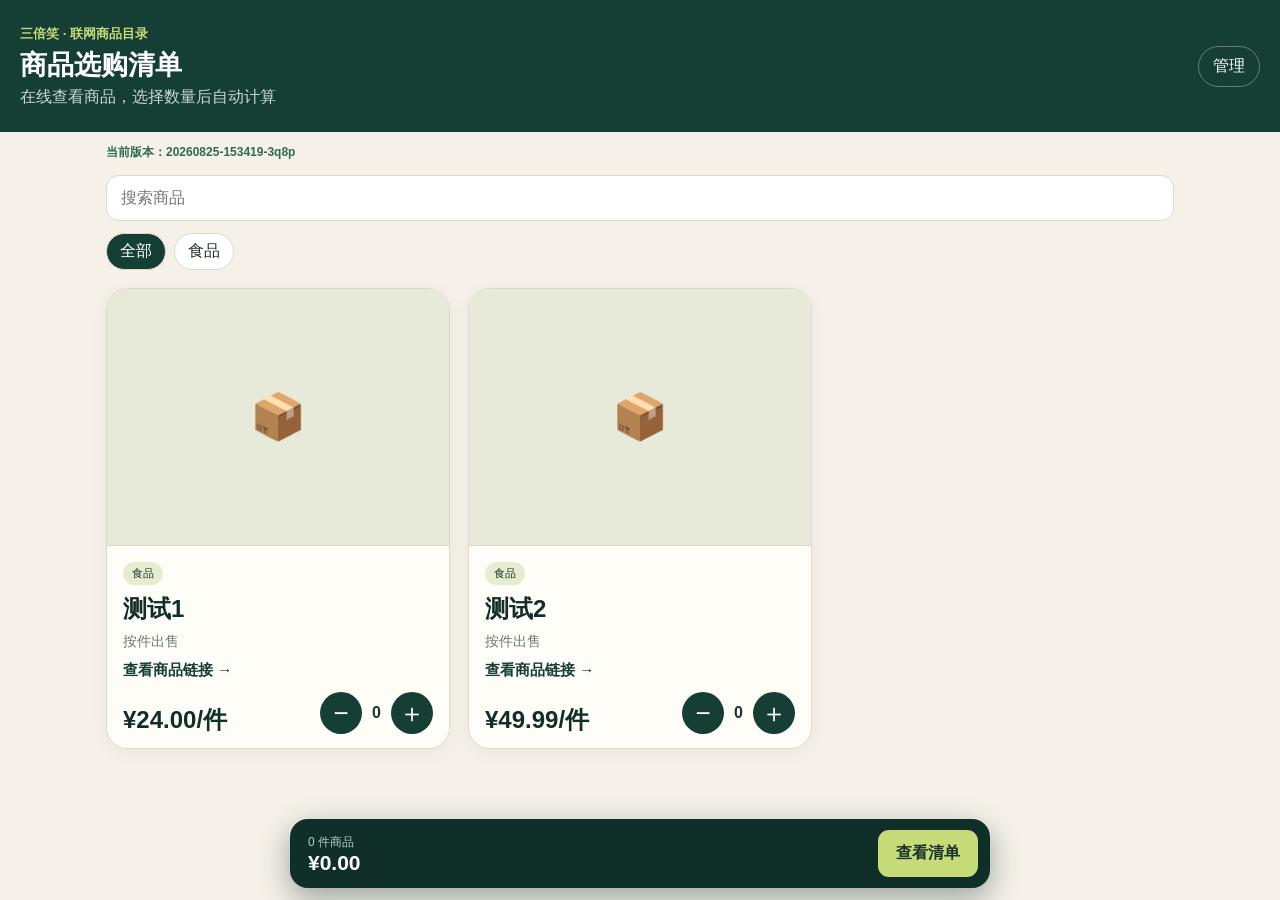
==== commit 87187099: "Prevent multi-device catalogue drafts from overwriting existing products" ====
--- a/sanbeixiao/index.html
+++ b/sanbeixiao/index.html
@@ -6,52 +6,7 @@
 <meta name="theme-color" content="#153f35">
 <title>三倍笑商品目录</title>
 <style>
-:root{--g:#153f35;--g2:#102f28;--l:#c7dc78;--c:#f5f1e8;--p:#fffdf8;--i:#18332d;--m:#6d7772;--b:#ded8cb;--r:#b32929;--ok:#2f6b52}
-*{box-sizing:border-box}
-body{margin:0;background:var(--c);color:var(--i);font-family:-apple-system,BlinkMacSystemFont,"PingFang SC","Microsoft YaHei",sans-serif}
-button,input{font:inherit}
-button{cursor:pointer}
-a{color:inherit}
-.head{background:var(--g);color:#fff;padding:24px 20px;display:flex;justify-content:space-between;align-items:center;gap:14px}
-.head h1{font-size:27px;margin:4px 0}
-.head p{margin:0;color:#c9d8d3}
-.head small{color:var(--l);font-weight:800}
-.head button{background:transparent;color:#fff;border:1px solid #ffffff55;border-radius:999px;padding:9px 14px}
-.status{max-width:1100px;margin:12px auto 0;padding:0 16px;font-size:12px;color:var(--m)}
-.status b{color:var(--ok)}
-.tools{padding:14px 16px 18px;max-width:1100px;margin:auto}
-.search{width:100%;height:46px;border:1px solid var(--b);background:#fff;border-radius:13px;padding:0 14px}
-.cats{display:flex;gap:8px;overflow:auto;padding-top:12px}
-.cats button{white-space:nowrap;border:1px solid var(--b);background:#fff;border-radius:999px;padding:7px 13px;color:var(--i)}
-.cats button.on{background:var(--g);color:#fff}
-.grid{max-width:1100px;margin:auto;padding:0 16px 105px;display:grid;grid-template-columns:repeat(3,minmax(0,1fr));gap:18px}
-.card{background:var(--p);border:1px solid var(--b);border-radius:22px;overflow:hidden;display:flex;flex-direction:column;box-shadow:0 4px 18px rgba(16,47,40,.05)}
-.pic{width:100%;aspect-ratio:4/3;background:#e7ead8;display:grid;place-items:center;font-size:45px;overflow:hidden;border-bottom:1px solid var(--b)}
-.pic img{width:100%;height:100%;object-fit:cover;display:block}
-.info{padding:16px 16px 14px;background:var(--p);display:flex;flex-direction:column;gap:10px}
-.titleline{display:flex;flex-direction:column;gap:8px}
-.tag{font-size:11px;background:#e6edcf;padding:4px 9px;border-radius:999px;display:inline-block;align-self:flex-start}
-.info h2{font-size:24px;line-height:1.2;margin:0;color:var(--g2)}
-.desc{font-size:14px;color:var(--m);margin:0}
-.productlink{display:inline-block;color:var(--g);font-size:15px;font-weight:800;text-decoration:none}
-.productlink:hover{text-decoration:underline}
-.bottom{display:flex;justify-content:space-between;align-items:flex-end;gap:10px;margin-top:2px}
-.price{font-size:24px;font-weight:900;color:var(--g2);line-height:1.2}
-.step{display:flex;align-items:center;gap:10px;flex-shrink:0}
-.step button{border:0;background:var(--g);color:#fff;width:42px;height:42px;border-radius:50%;font-size:26px;line-height:1}
-.step b{min-width:16px;text-align:center;font-size:18px}
-.cart{position:fixed;z-index:5;bottom:12px;left:50%;transform:translateX(-50%);width:min(700px,calc(100% - 24px));background:var(--g2);color:#fff;border-radius:18px;padding:11px 12px 11px 18px;display:flex;justify-content:space-between;align-items:center;box-shadow:0 10px 30px #102f2866}
-.cart b{display:block;font-size:21px}.cart span{font-size:12px;color:#bdcdc8}.cart button,.primary{border:0;background:var(--l);font-weight:800;border-radius:11px;padding:13px 18px;color:var(--i)}
-.overlay{position:fixed;inset:0;background:#102f28aa;z-index:10;display:grid;place-items:center;padding:16px}
-.panel{background:var(--p);width:min(720px,100%);max-height:92vh;overflow:auto;border-radius:20px;padding:22px;position:relative}
-.x{position:absolute;right:12px;top:8px;border:0;background:transparent;font-size:28px}.panel h2{margin-top:0}.panel h3{margin:22px 0 8px}
-.field{display:flex;flex-direction:column;gap:6px;margin:11px 0;font-size:13px;font-weight:700}.field input{height:43px;border:1px solid var(--b);border-radius:10px;padding:0 11px;background:#fff}
-.row{display:grid;grid-template-columns:1fr 1fr;gap:9px}
-.actions{display:flex;gap:8px;flex-wrap:wrap;margin-top:14px}.actions button,.filebtn{border:1px solid var(--b);background:#fff;border-radius:10px;padding:10px 13px}.filebtn input{display:none}
-.list article{display:grid;grid-template-columns:54px 1fr auto;align-items:center;gap:10px;border-top:1px solid var(--b);padding:10px 0}.thumb{width:54px;height:54px;border-radius:9px;background:#e7ead8;overflow:hidden;display:grid;place-items:center}.thumb img{width:100%;height:100%;object-fit:cover}.list small{display:block;color:var(--m);margin-top:3px}.danger{border:0;background:#f3dfd8;color:#8d2e1e;border-radius:8px;padding:7px}.receiptline{padding:12px 0;border-bottom:1px dashed #bbb}.receiptline div,.total{display:flex;justify-content:space-between}.receiptline small{color:var(--m)}.total{font-size:23px;padding:18px 0}.empty{text-align:center;padding:70px 15px;grid-column:1/-1;color:var(--m)}.hide{display:none!important}.pw{position:relative}.pw input{width:100%;padding-right:45px}.pw button{position:absolute;right:3px;bottom:3px;width:37px;height:37px;border:0;background:transparent;font-size:18px}.note{font-size:12px;color:var(--m);line-height:1.6;background:#f2eee4;border-radius:11px;padding:10px 12px}.publishbox{border:1px solid #d8dfbd;background:#f4f7e8;border-radius:14px;padding:14px;margin-top:14px}.publishbox b{display:block;margin-bottom:5px}.publishbox a{word-break:break-all;color:var(--g)}.progress{font-size:13px;color:var(--m);margin-top:9px}.ok{color:var(--ok)!important}.err{color:var(--r)!important}.versionitem{border-top:1px solid var(--b);padding:10px 0;display:flex;justify-content:space-between;gap:10px;align-items:center}.versionitem small{color:var(--m);display:block}.versionitem a{color:var(--g);font-weight:700;text-decoration:none}.draftbadge{display:inline-block;background:#fff0c8;color:#795b00;border-radius:999px;padding:3px 8px;font-size:11px;font-weight:800;margin-left:6px}
-@media(max-width:900px){.grid{grid-template-columns:repeat(2,minmax(0,1fr))}}
-@media(max-width:600px){.grid{grid-template-columns:1fr}.row{grid-template-columns:1fr}.head p{font-size:12px}.panel{padding:20px 16px}.pic{aspect-ratio:4/3}.info{padding:14px}.info h2{font-size:22px}.price{font-size:22px}.bottom{align-items:center}.step button{width:40px;height:40px}}
-@media print{body>*{display:none!important}#receipt{display:grid!important;position:static;background:#fff;padding:0}#receipt .panel{max-height:none}.x,.receipt-actions{display:none}}
+:root{--g:#153f35;--g2:#102f28;--l:#c7dc78;--c:#f5f1e8;--p:#fffdf8;--i:#18332d;--m:#6d7772;--b:#ded8cb;--r:#b32929;--ok:#2f6b52}*{box-sizing:border-box}body{margin:0;background:var(--c);color:var(--i);font-family:-apple-system,BlinkMacSystemFont,"PingFang SC","Microsoft YaHei",sans-serif}button,input{font:inherit}button{cursor:pointer}.head{background:var(--g);color:#fff;padding:24px 20px;display:flex;justify-content:space-between;align-items:center;gap:14px}.head h1{font-size:27px;margin:4px 0}.head p{margin:0;color:#c9d8d3}.head small{color:var(--l);font-weight:800}.head button{background:transparent;color:#fff;border:1px solid #ffffff55;border-radius:999px;padding:9px 14px}.status{max-width:1100px;margin:12px auto 0;padding:0 16px;font-size:12px;color:var(--m)}.status b{color:var(--ok)}.tools{padding:14px 16px 18px;max-width:1100px;margin:auto}.search{width:100%;height:46px;border:1px solid var(--b);background:#fff;border-radius:13px;padding:0 14px}.cats{display:flex;gap:8px;overflow:auto;padding-top:12px}.cats button{white-space:nowrap;border:1px solid var(--b);background:#fff;border-radius:999px;padding:7px 13px;color:var(--i)}.cats button.on{background:var(--g);color:#fff}.grid{max-width:1100px;margin:auto;padding:0 16px 105px;display:grid;grid-template-columns:repeat(3,minmax(0,1fr));gap:18px}.card{background:var(--p);border:1px solid var(--b);border-radius:22px;overflow:hidden;display:flex;flex-direction:column;box-shadow:0 4px 18px rgba(16,47,40,.05)}.pic{width:100%;aspect-ratio:4/3;background:#e7ead8;display:grid;place-items:center;font-size:45px;overflow:hidden;border-bottom:1px solid var(--b)}.pic img{width:100%;height:100%;object-fit:cover;display:block}.info{padding:16px 16px 14px;background:var(--p);display:flex;flex-direction:column;gap:10px}.tag{font-size:11px;background:#e6edcf;padding:4px 9px;border-radius:999px;display:inline-block;align-self:flex-start}.info h2{font-size:24px;line-height:1.2;margin:0;color:var(--g2)}.desc{font-size:14px;color:var(--m);margin:0}.productlink{display:inline-block;color:var(--g);font-size:15px;font-weight:800;text-decoration:none}.bottom{display:flex;justify-content:space-between;align-items:flex-end;gap:10px;margin-top:2px}.price{font-size:24px;font-weight:900;color:var(--g2);line-height:1.2}.step{display:flex;align-items:center;gap:10px;flex-shrink:0}.step button{border:0;background:var(--g);color:#fff;width:42px;height:42px;border-radius:50%;font-size:26px;line-height:1}.cart{position:fixed;z-index:5;bottom:12px;left:50%;transform:translateX(-50%);width:min(700px,calc(100% - 24px));background:var(--g2);color:#fff;border-radius:18px;padding:11px 12px 11px 18px;display:flex;justify-content:space-between;align-items:center;box-shadow:0 10px 30px #102f2866}.cart b{display:block;font-size:21px}.cart span{font-size:12px;color:#bdcdc8}.cart button,.primary{border:0;background:var(--l);font-weight:800;border-radius:11px;padding:13px 18px;color:var(--i)}.overlay{position:fixed;inset:0;background:#102f28aa;z-index:10;display:grid;place-items:center;padding:16px}.panel{background:var(--p);width:min(720px,100%);max-height:92vh;overflow:auto;border-radius:20px;padding:22px;position:relative}.x{position:absolute;right:12px;top:8px;border:0;background:transparent;font-size:28px}.panel h2{margin-top:0}.panel h3{margin:22px 0 8px}.field{display:flex;flex-direction:column;gap:6px;margin:11px 0;font-size:13px;font-weight:700}.field input{height:43px;border:1px solid var(--b);border-radius:10px;padding:0 11px;background:#fff}.row{display:grid;grid-template-columns:1fr 1fr;gap:9px}.actions{display:flex;gap:8px;flex-wrap:wrap;margin-top:14px}.actions button,.filebtn{border:1px solid var(--b);background:#fff;border-radius:10px;padding:10px 13px}.filebtn input{display:none}.list article{display:grid;grid-template-columns:54px 1fr auto;align-items:center;gap:10px;border-top:1px solid var(--b);padding:10px 0}.thumb{width:54px;height:54px;border-radius:9px;background:#e7ead8;overflow:hidden;display:grid;place-items:center}.thumb img{width:100%;height:100%;object-fit:cover}.list small{display:block;color:var(--m);margin-top:3px}.danger{border:0;background:#f3dfd8;color:#8d2e1e;border-radius:8px;padding:7px}.receiptline{padding:12px 0;border-bottom:1px dashed #bbb}.receiptline div,.total{display:flex;justify-content:space-between}.receiptline small{color:var(--m)}.total{font-size:23px;padding:18px 0}.empty{text-align:center;padding:70px 15px;grid-column:1/-1;color:var(--m)}.hide{display:none!important}.pw{position:relative}.pw input{width:100%;padding-right:45px}.pw button{position:absolute;right:3px;bottom:3px;width:37px;height:37px;border:0;background:transparent;font-size:18px}.note{font-size:12px;color:var(--m);line-height:1.6;background:#f2eee4;border-radius:11px;padding:10px 12px}.publishbox{border:1px solid #d8dfbd;background:#f4f7e8;border-radius:14px;padding:14px;margin-top:14px}.publishbox b{display:block;margin-bottom:5px}.publishbox a{word-break:break-all;color:var(--g)}.progress{font-size:13px;color:var(--m);margin-top:9px}.ok{color:var(--ok)!important}.err{color:var(--r)!important}.versionitem{border-top:1px solid var(--b);padding:10px 0;display:flex;justify-content:space-between;gap:10px;align-items:center}.versionitem small{color:var(--m);display:block}.versionitem a{color:var(--g);font-weight:700;text-decoration:none}.draftbadge{display:inline-block;background:#fff0c8;color:#795b00;border-radius:999px;padding:3px 8px;font-size:11px;font-weight:800;margin-left:6px}@media(max-width:900px){.grid{grid-template-columns:repeat(2,minmax(0,1fr))}}@media(max-width:600px){.grid{grid-template-columns:1fr}.row{grid-template-columns:1fr}.head p{font-size:12px}.panel{padding:20px 16px}.pic{aspect-ratio:4/3}.info{padding:14px}.info h2{font-size:22px}.price{font-size:22px}.bottom{align-items:center}.step button{width:40px;height:40px}}@media print{body>*{display:none!important}#receipt{display:grid!important;position:static;background:#fff;padding:0}#receipt .panel{max-height:none}.x,.receipt-actions{display:none}}
 </style>
 </head>
 <body>
@@ -60,102 +15,37 @@
 <section class="tools"><input id="search" class="search" placeholder="搜索商品" oninput="render()"><div id="cats" class="cats"></div></section>
 <main id="grid" class="grid"></main>
 <div class="cart"><div><span id="count">0 件商品</span><b id="sum">¥0.00</b></div><button onclick="showReceipt()">查看清单</button></div>
-
-<div id="login" class="overlay hide"><section class="panel"><button class="x" onclick="closeAll()">×</button><h2>管理员登录</h2><label class="field pw">管理密码<input id="loginpw" type="password" placeholder="请输入密码"><button type="button" onclick="eye('loginpw',this)">◉</button></label><button class="primary" onclick="login()">登录</button><p id="loginerr" class="err"></p><p class="note">管理密码只用于隐藏本机的管理界面。真正向网站发布内容，需要 GitHub 发布密钥；密钥只保存在当前浏览器，不会写进公开网站。</p></section></div>
-
-<div id="admin" class="overlay hide"><section class="panel"><button class="x" onclick="closeAll()">×</button><h2>商品管理 <span id="draftbadge" class="draftbadge hide">有未发布更改</span></h2>
-<div class="note">当前网站托管在 GitHub Pages。你可以在手机上添加照片、名称、价格、链接等，然后点击“发布新版本”。每次发布都会生成一个独立版本链接，旧链接保持不变。</div>
-<h3>GitHub 发布设置</h3>
-<label class="field pw">GitHub 发布密钥<input id="ghtoken" type="password" placeholder="fine-grained token"><button type="button" onclick="eye('ghtoken',this)">◉</button></label>
-<div class="actions"><button onclick="saveToken()">保存到本机</button><button onclick="testGitHub()">测试连接</button><button onclick="clearToken()">清除密钥</button></div>
-<p id="ghstatus" class="progress">仓库：ShinNan/EsAT · 目录：sanbeixiao</p>
-<h3>添加商品</h3>
-<label class="field">商品照片<input id="photo" type="file" accept="image/*"></label>
-<div class="row"><label class="field">商品名称<input id="name" placeholder="例如：辣白菜"></label><label class="field">分类<input id="category" value="食品"></label></div>
-<div class="row"><label class="field">单价（元）<input id="price" type="number" min="0" step="0.01"></label><label class="field">单位<input id="unit" value="件"></label></div>
-<label class="field">规格<input id="spec" placeholder="例如：500克/袋"></label>
-<label class="field">商品链接<input id="link" type="url" placeholder="https://…（可不填）"></label>
-<button class="primary" onclick="addProduct()">保存到草稿</button>
-<div class="actions"><button onclick="resetDraft()">从线上版本重新开始</button><button onclick="exportData()">导出商品备份</button><label class="filebtn">导入商品备份<input id="importer" type="file" accept="application/json" onchange="importData(this)"></label><button onclick="togglePassword()">修改管理密码</button></div>
-<div id="changepw" class="hide"><label class="field pw">新密码<input id="newpw" type="password" minlength="8"><button type="button" onclick="eye('newpw',this)">◉</button></label><button class="primary" onclick="changePassword()">确认修改</button></div>
-<h3>草稿商品</h3><div id="managed" class="list"></div>
-<div class="publishbox"><b>发布新版本</b><div class="note">发布时，新照片会先上传到 GitHub，然后保存一个永久版本文件，并同步更新“最新版本”。</div><button id="publishbtn" class="primary" style="margin-top:12px" onclick="publishVersion()">发布新版本</button><p id="publishstatus" class="progress"></p><div id="sharebox" class="hide"><p><b>版本链接</b><a id="sharelink" target="_blank" rel="noopener"></a></p><div class="actions"><button onclick="copyShareLink()">复制链接</button><button onclick="shareVersion()">分享</button></div></div></div>
-<h3>版本历史</h3><div id="history"></div>
-</section></div>
-
+<div id="login" class="overlay hide"><section class="panel"><button class="x" onclick="closeAll()">×</button><h2>管理员登录</h2><label class="field pw">管理密码<input id="loginpw" type="password" placeholder="请输入密码"><button type="button" onclick="eye('loginpw',this)">◉</button></label><button class="primary" onclick="login()">登录</button><p id="loginerr" class="err"></p></section></div>
+<div id="admin" class="overlay hide"><section class="panel"><button class="x" onclick="closeAll()">×</button><h2>商品管理 <span id="draftbadge" class="draftbadge hide">有未发布更改</span></h2><div class="note">现在发布前会先读取 GitHub 上的最新商品，再与当前手机草稿合并。不同手机新增商品不会再互相覆盖；只有你明确点击“下架”的商品才会被删除。</div><h3>GitHub 发布设置</h3><label class="field pw">GitHub 发布密钥<input id="ghtoken" type="password" placeholder="fine-grained token"><button type="button" onclick="eye('ghtoken',this)">◉</button></label><div class="actions"><button onclick="saveToken()">保存到本机</button><button onclick="testGitHub()">测试连接</button><button onclick="clearToken()">清除密钥</button></div><p id="ghstatus" class="progress">仓库：ShinNan/EsAT · 目录：sanbeixiao</p><h3>添加商品</h3><label class="field">商品照片（可不上传）<input id="photo" type="file" accept="image/*"></label><div class="row"><label class="field">商品名称<input id="name" placeholder="例如：辣白菜"></label><label class="field">分类<input id="category" value="食品"></label></div><div class="row"><label class="field">单价（元）<input id="price" type="number" min="0" step="0.01"></label><label class="field">单位<input id="unit" value="件"></label></div><label class="field">规格<input id="spec" placeholder="例如：500克/袋"></label><label class="field">商品链接<input id="link" type="url" placeholder="https://…（可不填）"></label><button class="primary" onclick="addProduct()">保存到草稿</button><div class="actions"><button onclick="resetDraft()">重新同步线上商品</button><button onclick="exportData()">导出商品备份</button><label class="filebtn">导入商品备份<input id="importer" type="file" accept="application/json" onchange="importData(this)"></label><button onclick="togglePassword()">修改管理密码</button></div><div id="changepw" class="hide"><label class="field pw">新密码<input id="newpw" type="password" minlength="8"><button type="button" onclick="eye('newpw',this)">◉</button></label><button class="primary" onclick="changePassword()">确认修改</button></div><h3>草稿商品</h3><div id="managed" class="list"></div><div class="publishbox"><b>发布新版本</b><div class="note">发布时会先合并线上最新商品，再上传新照片并生成永久版本。</div><button id="publishbtn" class="primary" style="margin-top:12px" onclick="publishVersion()">发布新版本</button><p id="publishstatus" class="progress"></p><div id="sharebox" class="hide"><p><b>版本链接</b><a id="sharelink" target="_blank" rel="noopener"></a></p><div class="actions"><button onclick="copyShareLink()">复制链接</button><button onclick="shareVersion()">分享</button></div></div></div><h3>版本历史</h3><div id="history"></div></section></div>
 <div id="receipt" class="overlay hide"><section class="panel"><button class="x" onclick="closeAll()">×</button><h2>选购清单</h2><p id="date"></p><div id="receiptlines"></div><div class="total"><span>合计</span><b id="receipttotal"></b></div><div class="actions receipt-actions"><button class="primary" onclick="copyReceipt()">复制清单</button><button onclick="window.print()">打印 / 保存清单</button></div></section></div>
-
 <script>
-const ADMIN_PASSWORD_KEY='sanbeixiao-admin-password';
-const TOKEN_KEY='sanbeixiao-github-token';
-const DRAFT_KEY='sanbeixiao-draft-v2';
+const ADMIN_PASSWORD_KEY='sanbeixiao-admin-password',TOKEN_KEY='sanbeixiao-github-token',DRAFT_KEY='sanbeixiao-draft-v3';
 const GH_OWNER='ShinNan',GH_REPO='EsAT',GH_BRANCH='main',GH_BASE='sanbeixiao';
-let publishedProducts=[],draftProducts=[],cart={},cat='全部',currentVersion='',publishedAt='',historyData=[],draftDirty=false;
-const $=id=>document.getElementById(id),money=n=>'¥'+Number(n).toFixed(2);
-function esc(s){return String(s??'').replace(/[&<>"']/g,m=>({'&':'&amp;','<':'&lt;','>':'&gt;','"':'&quot;',"'":'&#39;'}[m]))}
-function safeUrl(u){try{const x=new URL(u,location.href);return /^https?:$/.test(x.protocol)?x.href:''}catch{return''}}
-function clone(v){return JSON.parse(JSON.stringify(v))}
-function setStatus(msg,ok=false){$('status').innerHTML=ok?'<b>'+esc(msg)+'</b>':esc(msg)}
-async function loadPublished(){
- try{
-  let params=new URLSearchParams(location.search),v=params.get('v');
-  let target='./data/latest.json';
-  if(v&&/^[0-9A-Za-z_-]{1,80}$/.test(v))target='./data/versions/'+encodeURIComponent(v)+'.json';
-  let r=await fetch(target+'?t='+Date.now(),{cache:'no-store'});if(!r.ok)throw new Error('暂时没有线上版本');
-  let d=await r.json();publishedProducts=Array.isArray(d.products)?d.products:[];currentVersion=d.version||'';publishedAt=d.publishedAt||'';
-  let when=publishedAt?new Date(publishedAt).toLocaleString('zh-CN'):'';
-  setStatus((v?'正在查看固定版本：':'当前版本：')+(currentVersion||'未命名')+(when?' · '+when:''),true);
- }catch(e){publishedProducts=[];setStatus('线上目录尚未发布商品');}
- render();
- try{let h=await fetch('./data/history.json?t='+Date.now(),{cache:'no-store'});if(h.ok){historyData=await h.json();renderHistory()}}catch{}
-}
-function render(){
-  const q=$('search').value.trim();
-  const cats=['全部',...new Set(publishedProducts.map(x=>x.category||'其他'))];
-  $('cats').innerHTML=cats.map(x=>`<button class="${x===cat?'on':''}" onclick="cat=${JSON.stringify(x)};render()">${esc(x)}</button>`).join('');
-  const shown=publishedProducts.filter(x=>(cat==='全部'||(x.category||'其他')===cat)&&String(x.name||'').includes(q));
-  $('grid').innerHTML=shown.length?shown.map(x=>{const l=safeUrl(x.link);return `<article class="card"><div class="pic">${x.photo?`<img src="${esc(x.photo)}" alt="${esc(x.name)}">`:'📦'}</div><div class="info"><div class="titleline"><span class="tag">${esc(x.category||'其他')}</span><h2>${esc(x.name)}</h2><p class="desc">${esc(x.spec||'按'+(x.unit||'件')+'出售')}</p>${l?`<a class="productlink" href="${esc(l)}" target="_blank" rel="noopener">查看商品链接 →</a>`:''}</div><div class="bottom"><span class="price">${money(x.price)}/${esc(x.unit||'件')}</span><div class="step"><button onclick="qty('${esc(x.id)}',-1)">−</button><b>${cart[x.id]||0}</b><button onclick="qty('${esc(x.id)}',1)">＋</button></div></div></div></article>`}).join(''):'<div class="empty">暂无商品，请从管理页面添加</div>';
-  totals();
-}
-function qty(id,d){cart[id]=Math.max(0,(cart[id]||0)+d);render()}
-function selected(){return publishedProducts.filter(x=>cart[x.id]>0).map(x=>({...x,qty:cart[x.id]}))}
-function totals(){const a=selected();$('count').textContent=a.reduce((s,x)=>s+x.qty,0)+' 件商品';$('sum').textContent=money(a.reduce((s,x)=>s+Number(x.price)*x.qty,0))}
-function openAdmin(){$('loginpw').value='';$('loginerr').textContent='';$('login').classList.remove('hide')}
-function closeAll(){document.querySelectorAll('.overlay').forEach(x=>x.classList.add('hide'))}
-function login(){if($('loginpw').value===(localStorage.getItem(ADMIN_PASSWORD_KEY)||'19930115')){$('login').classList.add('hide');$('admin').classList.remove('hide');loadDraft();$('ghtoken').value=localStorage.getItem(TOKEN_KEY)||'';renderManaged();renderHistory()}else $('loginerr').textContent='密码不正确'}
-function eye(id,b){const i=$(id);i.type=i.type==='password'?'text':'password';b.textContent=i.type==='text'?'◌':'◉'}
-function loadDraft(){try{const d=JSON.parse(localStorage.getItem(DRAFT_KEY)||'null');if(d&&Array.isArray(d.products)){draftProducts=d.products;draftDirty=!!d.dirty}else{draftProducts=clone(publishedProducts);draftDirty=false}}catch{draftProducts=clone(publishedProducts);draftDirty=false}showDirty()}
-function saveDraft(){try{localStorage.setItem(DRAFT_KEY,JSON.stringify({products:draftProducts,dirty:draftDirty}))}catch{alert('本机草稿空间不足。建议先发布当前版本，再继续添加照片。')}showDirty()}
-function showDirty(){$('draftbadge').classList.toggle('hide',!draftDirty)}
-function imageToData(file){return new Promise((resolve,reject)=>{if(!file)return resolve('');const url=URL.createObjectURL(file),img=new Image;img.onload=()=>{try{const max=1400,scale=Math.min(1,max/Math.max(img.width,img.height)),w=Math.max(1,Math.round(img.width*scale)),h=Math.max(1,Math.round(img.height*scale)),c=document.createElement('canvas');c.width=w;c.height=h;const ctx=c.getContext('2d');ctx.drawImage(img,0,0,w,h);const data=c.toDataURL('image/jpeg',0.82);URL.revokeObjectURL(url);resolve(data)}catch(e){reject(e)}};img.onerror=()=>{URL.revokeObjectURL(url);reject(new Error('照片读取失败'))};img.src=url})}
-async function addProduct(){const name=$('name').value.trim(),price=Number($('price').value);if(!name||!Number.isFinite(price)){alert('请填写商品名称和价格');return}let photo='';try{photo=await imageToData($('photo').files[0])}catch(e){alert(e.message);return}draftProducts.push({id:Date.now().toString(36)+Math.random().toString(36).slice(2,6),name,price,category:$('category').value.trim()||'其他',unit:$('unit').value.trim()||'件',spec:$('spec').value.trim(),link:$('link').value.trim(),photo});draftDirty=true;saveDraft();['name','price','spec','link','photo'].forEach(x=>$(x).value='');renderManaged();alert('已保存到草稿，点击“发布新版本”后其他人才能看到')}
+let publishedProducts=[],draftProducts=[],removedIds=[],cart={},cat='全部',currentVersion='',publishedAt='',historyData=[],draftDirty=false;
+const $=id=>document.getElementById(id),money=n=>'¥'+Number(n).toFixed(2),clone=v=>JSON.parse(JSON.stringify(v));
+function esc(s){return String(s??'').replace(/[&<>"']/g,m=>({'&':'&amp;','<':'&lt;','>':'&gt;','"':'&quot;',"'":'&#39;'}[m]))}function safeUrl(u){try{const x=new URL(u,location.href);return /^https?:$/.test(x.protocol)?x.href:''}catch{return''}}function setStatus(msg,ok=false){$('status').innerHTML=ok?'<b>'+esc(msg)+'</b>':esc(msg)}
+function mergeProducts(server,local,removed=[]){const map=new Map();for(const p of server||[])if(p&&p.id)map.set(p.id,clone(p));for(const p of local||[])if(p&&p.id)map.set(p.id,clone(p));for(const id of removed||[])map.delete(id);return [...map.values()]}
+async function loadPublished(){try{let params=new URLSearchParams(location.search),v=params.get('v'),target='./data/latest.json';if(v&&/^[0-9A-Za-z_-]{1,80}$/.test(v))target='./data/versions/'+encodeURIComponent(v)+'.json';let r=await fetch(target+'?t='+Date.now(),{cache:'no-store'});if(!r.ok)throw 0;let d=await r.json();publishedProducts=Array.isArray(d.products)?d.products:[];currentVersion=d.version||'';publishedAt=d.publishedAt||'';setStatus((v?'正在查看固定版本：':'当前版本：')+(currentVersion||'未命名'),true)}catch{publishedProducts=[];setStatus('线上目录尚未发布商品')}render();try{let h=await fetch('./data/history.json?t='+Date.now(),{cache:'no-store'});if(h.ok){historyData=await h.json();renderHistory()}}catch{}}
+function render(){const q=$('search').value.trim(),cats=['全部',...new Set(publishedProducts.map(x=>x.category||'其他'))];$('cats').innerHTML=cats.map(x=>`<button class="${x===cat?'on':''}" onclick="cat=${JSON.stringify(x)};render()">${esc(x)}</button>`).join('');const shown=publishedProducts.filter(x=>(cat==='全部'||(x.category||'其他')===cat)&&String(x.name||'').includes(q));$('grid').innerHTML=shown.length?shown.map(x=>{const l=safeUrl(x.link);return `<article class="card"><div class="pic">${x.photo?`<img src="${esc(x.photo)}" alt="${esc(x.name)}">`:'📦'}</div><div class="info"><span class="tag">${esc(x.category||'其他')}</span><h2>${esc(x.name)}</h2><p class="desc">${esc(x.spec||'按'+(x.unit||'件')+'出售')}</p>${l?`<a class="productlink" href="${esc(l)}" target="_blank" rel="noopener">查看商品链接 →</a>`:''}<div class="bottom"><span class="price">${money(x.price)}/${esc(x.unit||'件')}</span><div class="step"><button onclick="qty('${esc(x.id)}',-1)">−</button><b>${cart[x.id]||0}</b><button onclick="qty('${esc(x.id)}',1)">＋</button></div></div></div></article>`}).join(''):'<div class="empty">暂无商品</div>';totals()}
+function qty(id,d){cart[id]=Math.max(0,(cart[id]||0)+d);render()}function selected(){return publishedProducts.filter(x=>cart[x.id]>0).map(x=>({...x,qty:cart[x.id]}))}function totals(){const a=selected();$('count').textContent=a.reduce((s,x)=>s+x.qty,0)+' 件商品';$('sum').textContent=money(a.reduce((s,x)=>s+Number(x.price)*x.qty,0))}
+function openAdmin(){$('loginpw').value='';$('loginerr').textContent='';$('login').classList.remove('hide')}function closeAll(){document.querySelectorAll('.overlay').forEach(x=>x.classList.add('hide'))}function login(){if($('loginpw').value===(localStorage.getItem(ADMIN_PASSWORD_KEY)||'19930115')){$('login').classList.add('hide');$('admin').classList.remove('hide');loadDraft();$('ghtoken').value=localStorage.getItem(TOKEN_KEY)||'';renderManaged();renderHistory()}else $('loginerr').textContent='密码不正确'}function eye(id,b){const i=$(id);i.type=i.type==='password'?'text':'password';b.textContent=i.type==='text'?'◌':'◉'}
+function loadDraft(){try{const d=JSON.parse(localStorage.getItem(DRAFT_KEY)||'null');if(d&&Array.isArray(d.products)){removedIds=Array.isArray(d.removedIds)?d.removedIds:[];draftProducts=mergeProducts(publishedProducts,d.products,removedIds);draftDirty=!!d.dirty}else{draftProducts=clone(publishedProducts);removedIds=[];draftDirty=false}}catch{draftProducts=clone(publishedProducts);removedIds=[];draftDirty=false}saveDraft();showDirty()}
+function saveDraft(){try{localStorage.setItem(DRAFT_KEY,JSON.stringify({products:draftProducts,removedIds,dirty:draftDirty,baseVersion:currentVersion}))}catch{alert('本机草稿空间不足')}showDirty()}function showDirty(){$('draftbadge').classList.toggle('hide',!draftDirty)}
+function imageToData(file){return new Promise((resolve,reject)=>{if(!file)return resolve('');const url=URL.createObjectURL(file),img=new Image;img.onload=()=>{try{const max=1400,scale=Math.min(1,max/Math.max(img.width,img.height)),w=Math.max(1,Math.round(img.width*scale)),h=Math.max(1,Math.round(img.height*scale)),c=document.createElement('canvas');c.width=w;c.height=h;c.getContext('2d').drawImage(img,0,0,w,h);const data=c.toDataURL('image/jpeg',0.82);URL.revokeObjectURL(url);resolve(data)}catch(e){reject(e)}};img.onerror=()=>reject(new Error('照片读取失败'));img.src=url})}
+async function addProduct(){const name=$('name').value.trim(),price=Number($('price').value);if(!name||!Number.isFinite(price)){alert('请填写商品名称和价格');return}let photo='';try{photo=await imageToData($('photo').files[0])}catch(e){alert(e.message);return}draftProducts.push({id:Date.now().toString(36)+Math.random().toString(36).slice(2,6),name,price,category:$('category').value.trim()||'其他',unit:$('unit').value.trim()||'件',spec:$('spec').value.trim(),link:$('link').value.trim(),photo});draftDirty=true;saveDraft();['name','price','spec','link','photo'].forEach(x=>$(x).value='');renderManaged();alert('已加入草稿，不会覆盖其他手机已有商品')}
 function renderManaged(){$('managed').innerHTML=draftProducts.map(x=>`<article><div class="thumb">${x.photo?`<img src="${esc(x.photo)}">`:'📦'}</div><div><b>${esc(x.name)}</b><small>${money(x.price)}/${esc(x.unit||'件')} · ${esc(x.spec||'')}</small></div><button class="danger" onclick="removeProduct('${esc(x.id)}')">下架</button></article>`).join('')||'<p>暂无商品</p>'}
-function removeProduct(id){if(confirm('确定从草稿中下架吗？')){draftProducts=draftProducts.filter(x=>x.id!==id);draftDirty=true;saveDraft();renderManaged()}}
-function resetDraft(){if(!confirm('确定放弃本机未发布更改，并重新读取线上版本吗？'))return;draftProducts=clone(publishedProducts);draftDirty=false;saveDraft();renderManaged()}
-function togglePassword(){$('changepw').classList.toggle('hide')}
-function changePassword(){const p=$('newpw').value;if(p.length<8){alert('密码至少8位');return}localStorage.setItem(ADMIN_PASSWORD_KEY,p);$('newpw').value='';$('changepw').classList.add('hide');alert('管理密码已修改，仅保存在当前浏览器')}
-function exportData(){const b=new Blob([JSON.stringify({products:draftProducts},null,2)],{type:'application/json'}),a=document.createElement('a');a.href=URL.createObjectURL(b);a.download='三倍笑商品资料备份.json';a.click();URL.revokeObjectURL(a.href)}
-function importData(i){const r=new FileReader;r.onload=()=>{try{const d=JSON.parse(r.result);if(!Array.isArray(d.products))throw 0;draftProducts=d.products;draftDirty=true;saveDraft();renderManaged();alert('已导入草稿')}catch{alert('备份文件无效')}};if(i.files[0])r.readAsText(i.files[0])}
-function saveToken(){const t=$('ghtoken').value.trim();if(!t){alert('请先输入 GitHub 发布密钥');return}localStorage.setItem(TOKEN_KEY,t);$('ghstatus').textContent='发布密钥已保存在当前浏览器';$('ghstatus').className='progress ok'}
-function clearToken(){localStorage.removeItem(TOKEN_KEY);$('ghtoken').value='';$('ghstatus').textContent='发布密钥已从当前浏览器清除';$('ghstatus').className='progress'}
-function token(){return $('ghtoken').value.trim()||localStorage.getItem(TOKEN_KEY)||''}
-async function gh(path,options={}){const t=token();if(!t)throw new Error('请先填写并保存 GitHub 发布密钥');const url='https://api.github.com/repos/'+GH_OWNER+'/'+GH_REPO+'/contents/'+path+(options.method?'':'?ref='+encodeURIComponent(GH_BRANCH));const r=await fetch(url,{method:options.method||'GET',headers:{'Accept':'application/vnd.github+json','Authorization':'Bearer '+t,'X-GitHub-Api-Version':'2022-11-28','Content-Type':'application/json'},body:options.body?JSON.stringify(options.body):undefined});if(!r.ok){let d={};try{d=await r.json()}catch{}throw new Error('GitHub：'+(d.message||r.status+' '+r.statusText))}return r.status===204?{}:r.json()}
-async function testGitHub(){const el=$('ghstatus');el.textContent='正在测试连接…';el.className='progress';try{await gh(GH_BASE+'/data/latest.json');el.textContent='连接成功，可以发布';el.className='progress ok';saveToken()}catch(e){el.textContent=e.message;el.className='progress err'}}
-function utf8b64(s){const bytes=new TextEncoder().encode(s);let bin='';const chunk=0x8000;for(let i=0;i<bytes.length;i+=chunk)bin+=String.fromCharCode(...bytes.subarray(i,i+chunk));return btoa(bin)}
-async function getSha(path){try{const d=await gh(path);return d.sha||null}catch(e){if(/404|Not Found/i.test(e.message))return null;throw e}}
-async function putText(path,text,message){const sha=await getSha(path),body={message,content:utf8b64(text),branch:GH_BRANCH};if(sha)body.sha=sha;return gh(path,{method:'PUT',body})}
-async function putBase64(path,b64,message){const sha=await getSha(path),body={message,content:b64,branch:GH_BRANCH};if(sha)body.sha=sha;return gh(path,{method:'PUT',body})}
-function versionId(){let d=new Date(),p=n=>String(n).padStart(2,'0');return d.getFullYear()+p(d.getMonth()+1)+p(d.getDate())+'-'+p(d.getHours())+p(d.getMinutes())+p(d.getSeconds())+'-'+Math.random().toString(36).slice(2,6)}
-async function uploadDraftPhotos(products,version){const out=clone(products);for(let i=0;i<out.length;i++){const p=out[i];if(p.photo&&p.photo.startsWith('data:image/')){setPublish('正在上传照片 '+(i+1)+' / '+out.length+'：'+p.name);const comma=p.photo.indexOf(','),meta=p.photo.slice(0,comma),b64=p.photo.slice(comma+1),ext=meta.includes('png')?'png':'jpg',name=version+'-'+p.id+'.'+ext,path=GH_BASE+'/uploads/'+name;await putBase64(path,b64,'Upload catalogue image '+name);p.photo='uploads/'+name}}return out}
-function setPublish(msg,type=''){$('publishstatus').textContent=msg;$('publishstatus').className='progress '+type}
-async function publishVersion(){let btn=$('publishbtn');if(!token()){alert('请先在上方填写 GitHub 发布密钥');return}if(!draftProducts.length&&!confirm('当前草稿没有商品，仍然发布空目录吗？'))return;btn.disabled=true;$('sharebox').classList.add('hide');try{let v=versionId(),published=new Date().toISOString();setPublish('准备发布…');let clean=await uploadDraftPhotos(draftProducts,v),payload={version:v,publishedAt:published,products:clean};setPublish('正在保存永久版本…');await putText(GH_BASE+'/data/versions/'+v+'.json',JSON.stringify(payload,null,2),'Publish catalogue version '+v);setPublish('正在更新最新版本…');await putText(GH_BASE+'/data/latest.json',JSON.stringify(payload,null,2),'Update latest catalogue to '+v);let hist=Array.isArray(historyData)?historyData:[];hist=[{version:v,publishedAt:published},...hist.filter(x=>x.version!==v)].slice(0,50);setPublish('正在更新版本历史…');await putText(GH_BASE+'/data/history.json',JSON.stringify(hist,null,2),'Update catalogue history');historyData=hist;publishedProducts=clean;draftProducts=clone(clean);draftDirty=false;currentVersion=v;publishedAt=published;saveDraft();render();renderManaged();renderHistory();let u=new URL(location.href);u.search='';u.hash='';u.searchParams.set('v',v);$('sharelink').href=u.href;$('sharelink').textContent=u.href;$('sharebox').classList.remove('hide');setPublish('发布成功。GitHub Pages 通常会在几十秒到几分钟内更新。','ok');setStatus('当前版本：'+v+' · '+new Date(published).toLocaleString('zh-CN'),true)}catch(e){setPublish(e.message,'err')}finally{btn.disabled=false}}
-function copyShareLink(){let u=$('sharelink').href;if(!u)return;navigator.clipboard?.writeText(u).then(()=>alert('链接已复制')).catch(()=>prompt('复制这个链接：',u))}
-async function shareVersion(){let u=$('sharelink').href;if(!u)return;if(navigator.share){try{await navigator.share({title:'三倍笑商品目录',url:u})}catch{}}else copyShareLink()}
-function renderHistory(){let root=$('history');if(!root)return;let base=new URL(location.href);base.search='';base.hash='';root.innerHTML=(Array.isArray(historyData)&&historyData.length)?historyData.map(x=>{let u=new URL(base);u.searchParams.set('v',x.version);return `<div class="versionitem"><div><b>${esc(x.version)}</b><small>${x.publishedAt?new Date(x.publishedAt).toLocaleString('zh-CN'):''}</small></div><a href="${esc(u.href)}" target="_blank" rel="noopener">打开版本</a></div>`}).join(''):'<p class="note">还没有版本历史</p>'}
-function receiptText(){const a=selected(),t=a.reduce((s,x)=>s+Number(x.price)*x.qty,0);return ['三倍笑商品选购清单','日期：'+new Date().toLocaleDateString('zh-CN'),'',...a.flatMap((x,i)=>[`${i+1}. ${x.name} ${x.spec||''}`,`   ${money(x.price)} × ${x.qty}${x.unit||'件'} = ${money(Number(x.price)*x.qty)}`]),'',`总金额：${money(t)}`].join('\n')}
-function showReceipt(){const a=selected();if(!a.length){alert('请先选择商品');return}$('date').textContent=new Date().toLocaleDateString('zh-CN');$('receiptlines').innerHTML=a.map(x=>`<div class="receiptline"><div><b>${esc(x.name)}</b><b>${money(Number(x.price)*x.qty)}</b></div><small>${esc(x.spec||'')} · ${money(x.price)} × ${x.qty}${esc(x.unit||'件')}</small></div>`).join('');$('receipttotal').textContent=money(a.reduce((s,x)=>s+Number(x.price)*x.qty,0));$('receipt').classList.remove('hide')}
-async function copyReceipt(){try{await navigator.clipboard.writeText(receiptText())}catch{const t=document.createElement('textarea');t.value=receiptText();document.body.appendChild(t);t.select();document.execCommand('copy');t.remove()}alert('清单已复制')}
-loadPublished();
+function removeProduct(id){if(confirm('确定下架这个商品吗？')){draftProducts=draftProducts.filter(x=>x.id!==id);if(publishedProducts.some(x=>x.id===id)&&!removedIds.includes(id))removedIds.push(id);draftDirty=true;saveDraft();renderManaged()}}
+function resetDraft(){if(!confirm('确定放弃本机未发布更改，并重新同步线上商品吗？'))return;draftProducts=clone(publishedProducts);removedIds=[];draftDirty=false;saveDraft();renderManaged()}
+function togglePassword(){$('changepw').classList.toggle('hide')}function changePassword(){const p=$('newpw').value;if(p.length<8){alert('密码至少8位');return}localStorage.setItem(ADMIN_PASSWORD_KEY,p);$('newpw').value='';$('changepw').classList.add('hide');alert('管理密码已修改，仅保存在当前浏览器')}
+function exportData(){const b=new Blob([JSON.stringify({products:draftProducts,removedIds},null,2)],{type:'application/json'}),a=document.createElement('a');a.href=URL.createObjectURL(b);a.download='三倍笑商品资料备份.json';a.click();URL.revokeObjectURL(a.href)}function importData(i){const r=new FileReader;r.onload=()=>{try{const d=JSON.parse(r.result);if(!Array.isArray(d.products))throw 0;draftProducts=mergeProducts(publishedProducts,d.products,Array.isArray(d.removedIds)?d.removedIds:[]);removedIds=Array.isArray(d.removedIds)?d.removedIds:[];draftDirty=true;saveDraft();renderManaged();alert('已导入并与线上商品合并')}catch{alert('备份文件无效')}};if(i.files[0])r.readAsText(i.files[0])}
+function saveToken(){const t=$('ghtoken').value.trim();if(!t){alert('请先输入 GitHub 发布密钥');return}localStorage.setItem(TOKEN_KEY,t);$('ghstatus').textContent='发布密钥已保存在当前浏览器';$('ghstatus').className='progress ok'}function clearToken(){localStorage.removeItem(TOKEN_KEY);$('ghtoken').value='';$('ghstatus').textContent='发布密钥已清除';$('ghstatus').className='progress'}function token(){return $('ghtoken').value.trim()||localStorage.getItem(TOKEN_KEY)||''}
+async function gh(path,options={}){const t=token();if(!t)throw new Error('请先填写并保存 GitHub 发布密钥');const r=await fetch('https://api.github.com/repos/'+GH_OWNER+'/'+GH_REPO+'/contents/'+path+(options.method?'':'?ref='+encodeURIComponent(GH_BRANCH)),{method:options.method||'GET',headers:{Accept:'application/vnd.github+json',Authorization:'Bearer '+t,'X-GitHub-Api-Version':'2022-11-28','Content-Type':'application/json'},body:options.body?JSON.stringify(options.body):undefined});if(!r.ok){let d={};try{d=await r.json()}catch{}throw new Error('GitHub：'+(d.message||r.status))}return r.json()}async function testGitHub(){const el=$('ghstatus');el.textContent='正在测试连接…';try{await gh(GH_BASE+'/data/latest.json');el.textContent='连接成功，可以发布';el.className='progress ok';saveToken()}catch(e){el.textContent=e.message;el.className='progress err'}}
+function utf8b64(s){const bytes=new TextEncoder().encode(s);let bin='';for(let i=0;i<bytes.length;i+=0x8000)bin+=String.fromCharCode(...bytes.subarray(i,i+0x8000));return btoa(bin)}function b64utf8(s){const bin=atob((s||'').replace(/\n/g,'')),bytes=Uint8Array.from(bin,c=>c.charCodeAt(0));return new TextDecoder().decode(bytes)}async function getSha(path){try{return (await gh(path)).sha||null}catch(e){if(/404|Not Found/i.test(e.message))return null;throw e}}async function putText(path,text,message){const sha=await getSha(path),body={message,content:utf8b64(text),branch:GH_BRANCH};if(sha)body.sha=sha;return gh(path,{method:'PUT',body})}async function putBase64(path,b64,message){const sha=await getSha(path),body={message,content:b64,branch:GH_BRANCH};if(sha)body.sha=sha;return gh(path,{method:'PUT',body})}
+function versionId(){let d=new Date(),p=n=>String(n).padStart(2,'0');return d.getFullYear()+p(d.getMonth()+1)+p(d.getDate())+'-'+p(d.getHours())+p(d.getMinutes())+p(d.getSeconds())+'-'+Math.random().toString(36).slice(2,6)}async function uploadDraftPhotos(products,version){const out=clone(products);for(let i=0;i<out.length;i++){const p=out[i];if(p.photo&&p.photo.startsWith('data:image/')){setPublish('正在上传照片 '+(i+1)+' / '+out.length+'：'+p.name);const comma=p.photo.indexOf(','),meta=p.photo.slice(0,comma),b64=p.photo.slice(comma+1),ext=meta.includes('png')?'png':'jpg',name=version+'-'+p.id+'.'+ext,path=GH_BASE+'/uploads/'+name;await putBase64(path,b64,'Upload catalogue image '+name);p.photo='uploads/'+name}}return out}function setPublish(msg,type=''){$('publishstatus').textContent=msg;$('publishstatus').className='progress '+type}
+async function getOnlineLatest(){const d=await gh(GH_BASE+'/data/latest.json');const json=JSON.parse(b64utf8(d.content));return Array.isArray(json.products)?json.products:[]}
+async function publishVersion(){const btn=$('publishbtn');if(!token()){alert('请先填写 GitHub 发布密钥');return}btn.disabled=true;$('sharebox').classList.add('hide');try{setPublish('正在读取 GitHub 最新商品，防止覆盖…');const online=await getOnlineLatest();let merged=mergeProducts(online,draftProducts,removedIds);if(!merged.length&&!confirm('合并后没有商品，仍然发布空目录吗？')){btn.disabled=false;return}const v=versionId(),published=new Date().toISOString();setPublish('正在准备商品…');const clean=await uploadDraftPhotos(merged,v),payload={version:v,publishedAt:published,products:clean};await putText(GH_BASE+'/data/versions/'+v+'.json',JSON.stringify(payload,null,2),'Publish catalogue version '+v);await putText(GH_BASE+'/data/latest.json',JSON.stringify(payload,null,2),'Update latest catalogue to '+v);let hist=Array.isArray(historyData)?historyData:[];hist=[{version:v,publishedAt:published},...hist.filter(x=>x.version!==v)].slice(0,50);await putText(GH_BASE+'/data/history.json',JSON.stringify(hist,null,2),'Update catalogue history');historyData=hist;publishedProducts=clean;draftProducts=clone(clean);removedIds=[];draftDirty=false;currentVersion=v;publishedAt=published;saveDraft();render();renderManaged();renderHistory();let u=new URL(location.href);u.search='';u.hash='';u.searchParams.set('v',v);$('sharelink').href=u.href;$('sharelink').textContent=u.href;$('sharebox').classList.remove('hide');setPublish('发布成功：已与线上最新商品合并，不会覆盖其他手机新增商品。','ok');setStatus('当前版本：'+v,true)}catch(e){setPublish(e.message,'err')}finally{btn.disabled=false}}
+function copyShareLink(){let u=$('sharelink').href;if(!u)return;navigator.clipboard?.writeText(u).then(()=>alert('链接已复制')).catch(()=>prompt('复制这个链接：',u))}async function shareVersion(){let u=$('sharelink').href;if(!u)return;if(navigator.share){try{await navigator.share({title:'三倍笑商品目录',url:u})}catch{}}else copyShareLink()}function renderHistory(){let root=$('history');if(!root)return;let base=new URL(location.href);base.search='';base.hash='';root.innerHTML=(Array.isArray(historyData)&&historyData.length)?historyData.map(x=>{let u=new URL(base);u.searchParams.set('v',x.version);return `<div class="versionitem"><div><b>${esc(x.version)}</b><small>${x.publishedAt?new Date(x.publishedAt).toLocaleString('zh-CN'):''}</small></div><a href="${esc(u.href)}" target="_blank" rel="noopener">打开版本</a></div>`}).join(''):'<p class="note">还没有版本历史</p>'}
+function receiptText(){const a=selected(),t=a.reduce((s,x)=>s+Number(x.price)*x.qty,0);return ['三倍笑商品选购清单','日期：'+new Date().toLocaleDateString('zh-CN'),'',...a.flatMap((x,i)=>[`${i+1}. ${x.name} ${x.spec||''}`,`   ${money(x.price)} × ${x.qty}${x.unit||'件'} = ${money(Number(x.price)*x.qty)}`]),'',`总金额：${money(t)}`].join('\n')}function showReceipt(){const a=selected();if(!a.length){alert('请先选择商品');return}$('date').textContent=new Date().toLocaleDateString('zh-CN');$('receiptlines').innerHTML=a.map(x=>`<div class="receiptline"><div><b>${esc(x.name)}</b><b>${money(Number(x.price)*x.qty)}</b></div><small>${esc(x.spec||'')} · ${money(x.price)} × ${x.qty}${esc(x.unit||'件')}</small></div>`).join('');$('receipttotal').textContent=money(a.reduce((s,x)=>s+Number(x.price)*x.qty,0));$('receipt').classList.remove('hide')}async function copyReceipt(){try{await navigator.clipboard.writeText(receiptText())}catch{}alert('清单已复制')}loadPublished();
 </script>
 </body>
-</html>
+</html>
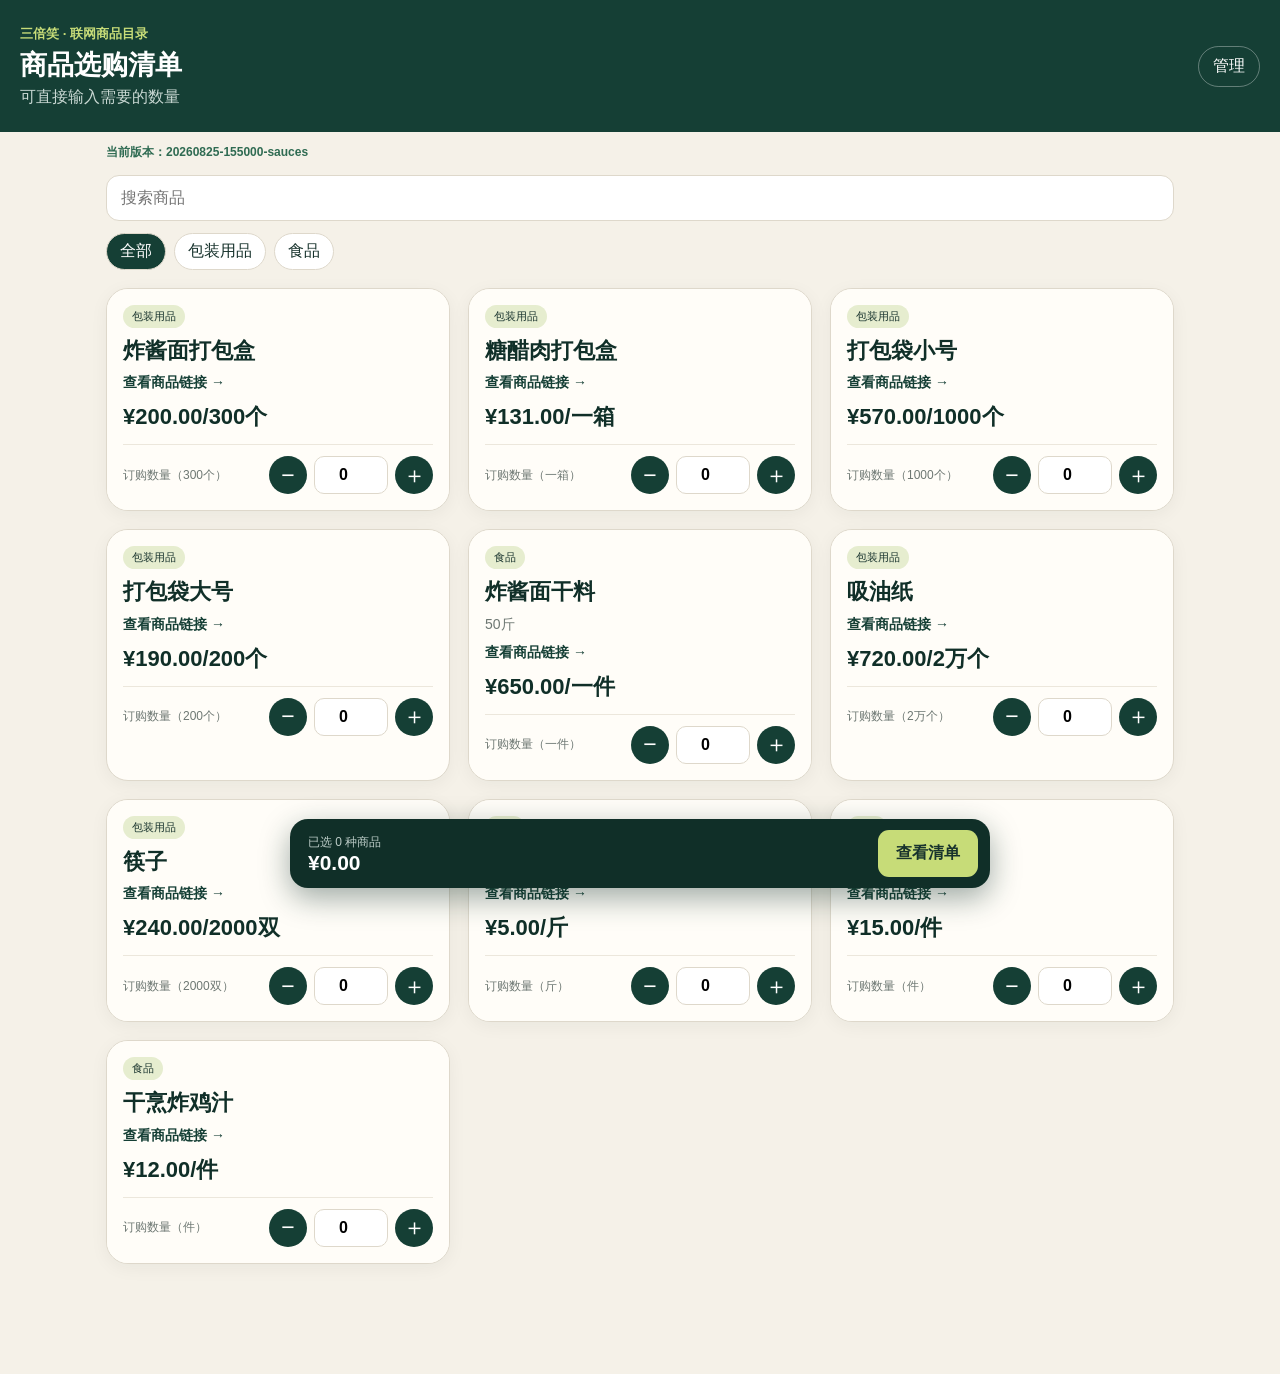
==== commit bca926f1: "Add manual quantity input and reset stale drafts" ====
--- a/sanbeixiao/index.html
+++ b/sanbeixiao/index.html
@@ -6,46 +6,42 @@
 <meta name="theme-color" content="#153f35">
 <title>三倍笑商品目录</title>
 <style>
-:root{--g:#153f35;--g2:#102f28;--l:#c7dc78;--c:#f5f1e8;--p:#fffdf8;--i:#18332d;--m:#6d7772;--b:#ded8cb;--r:#b32929;--ok:#2f6b52}*{box-sizing:border-box}body{margin:0;background:var(--c);color:var(--i);font-family:-apple-system,BlinkMacSystemFont,"PingFang SC","Microsoft YaHei",sans-serif}button,input{font:inherit}button{cursor:pointer}.head{background:var(--g);color:#fff;padding:24px 20px;display:flex;justify-content:space-between;align-items:center;gap:14px}.head h1{font-size:27px;margin:4px 0}.head p{margin:0;color:#c9d8d3}.head small{color:var(--l);font-weight:800}.head button{background:transparent;color:#fff;border:1px solid #ffffff55;border-radius:999px;padding:9px 14px}.status{max-width:1100px;margin:12px auto 0;padding:0 16px;font-size:12px;color:var(--m)}.status b{color:var(--ok)}.tools{padding:14px 16px 18px;max-width:1100px;margin:auto}.search{width:100%;height:46px;border:1px solid var(--b);background:#fff;border-radius:13px;padding:0 14px}.cats{display:flex;gap:8px;overflow:auto;padding-top:12px}.cats button{white-space:nowrap;border:1px solid var(--b);background:#fff;border-radius:999px;padding:7px 13px;color:var(--i)}.cats button.on{background:var(--g);color:#fff}.grid{max-width:1100px;margin:auto;padding:0 16px 105px;display:grid;grid-template-columns:repeat(3,minmax(0,1fr));gap:18px}.card{background:var(--p);border:1px solid var(--b);border-radius:22px;overflow:hidden;display:flex;flex-direction:column;box-shadow:0 4px 18px rgba(16,47,40,.05)}.pic{width:100%;aspect-ratio:4/3;background:#e7ead8;display:grid;place-items:center;font-size:45px;overflow:hidden;border-bottom:1px solid var(--b)}.pic img{width:100%;height:100%;object-fit:cover;display:block}.info{padding:16px 16px 14px;background:var(--p);display:flex;flex-direction:column;gap:10px}.tag{font-size:11px;background:#e6edcf;padding:4px 9px;border-radius:999px;display:inline-block;align-self:flex-start}.info h2{font-size:24px;line-height:1.2;margin:0;color:var(--g2)}.desc{font-size:14px;color:var(--m);margin:0}.productlink{display:inline-block;color:var(--g);font-size:15px;font-weight:800;text-decoration:none}.bottom{display:flex;justify-content:space-between;align-items:flex-end;gap:10px;margin-top:2px}.price{font-size:24px;font-weight:900;color:var(--g2);line-height:1.2}.step{display:flex;align-items:center;gap:10px;flex-shrink:0}.step button{border:0;background:var(--g);color:#fff;width:42px;height:42px;border-radius:50%;font-size:26px;line-height:1}.cart{position:fixed;z-index:5;bottom:12px;left:50%;transform:translateX(-50%);width:min(700px,calc(100% - 24px));background:var(--g2);color:#fff;border-radius:18px;padding:11px 12px 11px 18px;display:flex;justify-content:space-between;align-items:center;box-shadow:0 10px 30px #102f2866}.cart b{display:block;font-size:21px}.cart span{font-size:12px;color:#bdcdc8}.cart button,.primary{border:0;background:var(--l);font-weight:800;border-radius:11px;padding:13px 18px;color:var(--i)}.overlay{position:fixed;inset:0;background:#102f28aa;z-index:10;display:grid;place-items:center;padding:16px}.panel{background:var(--p);width:min(720px,100%);max-height:92vh;overflow:auto;border-radius:20px;padding:22px;position:relative}.x{position:absolute;right:12px;top:8px;border:0;background:transparent;font-size:28px}.panel h2{margin-top:0}.panel h3{margin:22px 0 8px}.field{display:flex;flex-direction:column;gap:6px;margin:11px 0;font-size:13px;font-weight:700}.field input{height:43px;border:1px solid var(--b);border-radius:10px;padding:0 11px;background:#fff}.row{display:grid;grid-template-columns:1fr 1fr;gap:9px}.actions{display:flex;gap:8px;flex-wrap:wrap;margin-top:14px}.actions button,.filebtn{border:1px solid var(--b);background:#fff;border-radius:10px;padding:10px 13px}.filebtn input{display:none}.list article{display:grid;grid-template-columns:54px 1fr auto;align-items:center;gap:10px;border-top:1px solid var(--b);padding:10px 0}.thumb{width:54px;height:54px;border-radius:9px;background:#e7ead8;overflow:hidden;display:grid;place-items:center}.thumb img{width:100%;height:100%;object-fit:cover}.list small{display:block;color:var(--m);margin-top:3px}.danger{border:0;background:#f3dfd8;color:#8d2e1e;border-radius:8px;padding:7px}.receiptline{padding:12px 0;border-bottom:1px dashed #bbb}.receiptline div,.total{display:flex;justify-content:space-between}.receiptline small{color:var(--m)}.total{font-size:23px;padding:18px 0}.empty{text-align:center;padding:70px 15px;grid-column:1/-1;color:var(--m)}.hide{display:none!important}.pw{position:relative}.pw input{width:100%;padding-right:45px}.pw button{position:absolute;right:3px;bottom:3px;width:37px;height:37px;border:0;background:transparent;font-size:18px}.note{font-size:12px;color:var(--m);line-height:1.6;background:#f2eee4;border-radius:11px;padding:10px 12px}.publishbox{border:1px solid #d8dfbd;background:#f4f7e8;border-radius:14px;padding:14px;margin-top:14px}.publishbox b{display:block;margin-bottom:5px}.publishbox a{word-break:break-all;color:var(--g)}.progress{font-size:13px;color:var(--m);margin-top:9px}.ok{color:var(--ok)!important}.err{color:var(--r)!important}.versionitem{border-top:1px solid var(--b);padding:10px 0;display:flex;justify-content:space-between;gap:10px;align-items:center}.versionitem small{color:var(--m);display:block}.versionitem a{color:var(--g);font-weight:700;text-decoration:none}.draftbadge{display:inline-block;background:#fff0c8;color:#795b00;border-radius:999px;padding:3px 8px;font-size:11px;font-weight:800;margin-left:6px}@media(max-width:900px){.grid{grid-template-columns:repeat(2,minmax(0,1fr))}}@media(max-width:600px){.grid{grid-template-columns:1fr}.row{grid-template-columns:1fr}.head p{font-size:12px}.panel{padding:20px 16px}.pic{aspect-ratio:4/3}.info{padding:14px}.info h2{font-size:22px}.price{font-size:22px}.bottom{align-items:center}.step button{width:40px;height:40px}}@media print{body>*{display:none!important}#receipt{display:grid!important;position:static;background:#fff;padding:0}#receipt .panel{max-height:none}.x,.receipt-actions{display:none}}
+:root{--g:#153f35;--g2:#102f28;--l:#c7dc78;--c:#f5f1e8;--p:#fffdf8;--i:#18332d;--m:#6d7772;--b:#ded8cb;--r:#b32929;--ok:#2f6b52}*{box-sizing:border-box}body{margin:0;background:var(--c);color:var(--i);font-family:-apple-system,BlinkMacSystemFont,"PingFang SC","Microsoft YaHei",sans-serif}button,input{font:inherit}button{cursor:pointer}.head{background:var(--g);color:#fff;padding:24px 20px;display:flex;justify-content:space-between;align-items:center;gap:14px}.head h1{font-size:27px;margin:4px 0}.head p{margin:0;color:#c9d8d3}.head small{color:var(--l);font-weight:800}.head button{background:transparent;color:#fff;border:1px solid #ffffff55;border-radius:999px;padding:9px 14px}.status{max-width:1100px;margin:12px auto 0;padding:0 16px;font-size:12px;color:var(--m)}.status b{color:var(--ok)}.tools{padding:14px 16px 18px;max-width:1100px;margin:auto}.search{width:100%;height:46px;border:1px solid var(--b);background:#fff;border-radius:13px;padding:0 14px}.cats{display:flex;gap:8px;overflow:auto;padding-top:12px}.cats button{white-space:nowrap;border:1px solid var(--b);background:#fff;border-radius:999px;padding:7px 13px;color:var(--i)}.cats button.on{background:var(--g);color:#fff}.grid{max-width:1100px;margin:auto;padding:0 16px 110px;display:grid;grid-template-columns:repeat(3,minmax(0,1fr));gap:18px}.card{background:var(--p);border:1px solid var(--b);border-radius:22px;overflow:hidden;display:flex;flex-direction:column;box-shadow:0 4px 18px rgba(16,47,40,.05)}.pic{width:100%;aspect-ratio:4/3;background:#e7ead8;overflow:hidden;border-bottom:1px solid var(--b)}.pic img{width:100%;height:100%;object-fit:cover;display:block}.info{padding:16px;background:var(--p);display:flex;flex-direction:column;gap:10px}.tag{font-size:11px;background:#e6edcf;padding:4px 9px;border-radius:999px;display:inline-block;align-self:flex-start}.info h2{font-size:22px;line-height:1.2;margin:0;color:var(--g2)}.desc{font-size:14px;color:var(--m);margin:0}.productlink{display:inline-block;color:var(--g);font-size:14px;font-weight:800;text-decoration:none}.price{font-size:22px;font-weight:900;color:var(--g2)}.quantity{margin-top:2px;border-top:1px solid #ece7dc;padding-top:11px;display:flex;justify-content:space-between;align-items:center;gap:10px}.quantity>span{font-size:12px;color:var(--m)}.qtybox{display:flex;align-items:center;gap:7px}.qtybox button{border:0;background:var(--g);color:#fff;width:38px;height:38px;border-radius:50%;font-size:23px;line-height:1}.qtybox input{width:74px;height:38px;border:1px solid var(--b);border-radius:10px;text-align:center;background:#fff;font-weight:800}.cart{position:fixed;z-index:5;bottom:12px;left:50%;transform:translateX(-50%);width:min(700px,calc(100% - 24px));background:var(--g2);color:#fff;border-radius:18px;padding:11px 12px 11px 18px;display:flex;justify-content:space-between;align-items:center;box-shadow:0 10px 30px #102f2866}.cart b{display:block;font-size:21px}.cart span{font-size:12px;color:#bdcdc8}.cart button,.primary{border:0;background:var(--l);font-weight:800;border-radius:11px;padding:13px 18px;color:var(--i)}.overlay{position:fixed;inset:0;background:#102f28aa;z-index:10;display:grid;place-items:center;padding:16px}.panel{background:var(--p);width:min(720px,100%);max-height:92vh;overflow:auto;border-radius:20px;padding:22px;position:relative}.x{position:absolute;right:12px;top:8px;border:0;background:transparent;font-size:28px}.panel h2{margin-top:0}.panel h3{margin:22px 0 8px}.field{display:flex;flex-direction:column;gap:6px;margin:11px 0;font-size:13px;font-weight:700}.field input{height:43px;border:1px solid var(--b);border-radius:10px;padding:0 11px;background:#fff}.row{display:grid;grid-template-columns:1fr 1fr;gap:9px}.actions{display:flex;gap:8px;flex-wrap:wrap;margin-top:14px}.actions button,.filebtn{border:1px solid var(--b);background:#fff;border-radius:10px;padding:10px 13px}.filebtn input{display:none}.list article{display:grid;grid-template-columns:1fr auto;align-items:center;gap:10px;border-top:1px solid var(--b);padding:10px 0}.list small{display:block;color:var(--m);margin-top:3px}.danger{border:0;background:#f3dfd8;color:#8d2e1e;border-radius:8px;padding:7px}.receiptline{padding:12px 0;border-bottom:1px dashed #bbb}.receiptline div,.total{display:flex;justify-content:space-between;gap:10px}.receiptline small{color:var(--m)}.total{font-size:23px;padding:18px 0}.empty{text-align:center;padding:70px 15px;grid-column:1/-1;color:var(--m)}.hide{display:none!important}.pw{position:relative}.pw input{width:100%;padding-right:45px}.pw button{position:absolute;right:3px;bottom:3px;width:37px;height:37px;border:0;background:transparent;font-size:18px}.note{font-size:12px;color:var(--m);line-height:1.6;background:#f2eee4;border-radius:11px;padding:10px 12px}.publishbox{border:1px solid #d8dfbd;background:#f4f7e8;border-radius:14px;padding:14px;margin-top:14px}.publishbox b{display:block;margin-bottom:5px}.publishbox a{word-break:break-all;color:var(--g)}.progress{font-size:13px;color:var(--m);margin-top:9px}.ok{color:var(--ok)!important}.err{color:var(--r)!important}.versionitem{border-top:1px solid var(--b);padding:10px 0;display:flex;justify-content:space-between;gap:10px;align-items:center}.versionitem small{color:var(--m);display:block}.versionitem a{color:var(--g);font-weight:700;text-decoration:none}.draftbadge{display:inline-block;background:#fff0c8;color:#795b00;border-radius:999px;padding:3px 8px;font-size:11px;font-weight:800;margin-left:6px}@media(max-width:900px){.grid{grid-template-columns:repeat(2,minmax(0,1fr))}}@media(max-width:600px){.grid{grid-template-columns:1fr}.row{grid-template-columns:1fr}.head p{font-size:12px}.panel{padding:20px 16px}.info{padding:14px}.quantity{align-items:flex-end}.qtybox input{width:82px}}@media print{body>*{display:none!important}#receipt{display:grid!important;position:static;background:#fff;padding:0}#receipt .panel{max-height:none}.x,.receipt-actions{display:none}}
 </style>
 </head>
 <body>
-<header class="head"><div><small>三倍笑 · 联网商品目录</small><h1>商品选购清单</h1><p>在线查看商品，选择数量后自动计算</p></div><button onclick="openAdmin()">管理</button></header>
+<header class="head"><div><small>三倍笑 · 联网商品目录</small><h1>商品选购清单</h1><p>可直接输入需要的数量</p></div><button onclick="openAdmin()">管理</button></header>
 <div class="status" id="status">正在读取线上商品…</div>
 <section class="tools"><input id="search" class="search" placeholder="搜索商品" oninput="render()"><div id="cats" class="cats"></div></section>
 <main id="grid" class="grid"></main>
-<div class="cart"><div><span id="count">0 件商品</span><b id="sum">¥0.00</b></div><button onclick="showReceipt()">查看清单</button></div>
+<div class="cart"><div><span id="count">已选 0 种商品</span><b id="sum">¥0.00</b></div><button onclick="showReceipt()">查看清单</button></div>
 <div id="login" class="overlay hide"><section class="panel"><button class="x" onclick="closeAll()">×</button><h2>管理员登录</h2><label class="field pw">管理密码<input id="loginpw" type="password" placeholder="请输入密码"><button type="button" onclick="eye('loginpw',this)">◉</button></label><button class="primary" onclick="login()">登录</button><p id="loginerr" class="err"></p></section></div>
-<div id="admin" class="overlay hide"><section class="panel"><button class="x" onclick="closeAll()">×</button><h2>商品管理 <span id="draftbadge" class="draftbadge hide">有未发布更改</span></h2><div class="note">现在发布前会先读取 GitHub 上的最新商品，再与当前手机草稿合并。不同手机新增商品不会再互相覆盖；只有你明确点击“下架”的商品才会被删除。</div><h3>GitHub 发布设置</h3><label class="field pw">GitHub 发布密钥<input id="ghtoken" type="password" placeholder="fine-grained token"><button type="button" onclick="eye('ghtoken',this)">◉</button></label><div class="actions"><button onclick="saveToken()">保存到本机</button><button onclick="testGitHub()">测试连接</button><button onclick="clearToken()">清除密钥</button></div><p id="ghstatus" class="progress">仓库：ShinNan/EsAT · 目录：sanbeixiao</p><h3>添加商品</h3><label class="field">商品照片（可不上传）<input id="photo" type="file" accept="image/*"></label><div class="row"><label class="field">商品名称<input id="name" placeholder="例如：辣白菜"></label><label class="field">分类<input id="category" value="食品"></label></div><div class="row"><label class="field">单价（元）<input id="price" type="number" min="0" step="0.01"></label><label class="field">单位<input id="unit" value="件"></label></div><label class="field">规格<input id="spec" placeholder="例如：500克/袋"></label><label class="field">商品链接<input id="link" type="url" placeholder="https://…（可不填）"></label><button class="primary" onclick="addProduct()">保存到草稿</button><div class="actions"><button onclick="resetDraft()">重新同步线上商品</button><button onclick="exportData()">导出商品备份</button><label class="filebtn">导入商品备份<input id="importer" type="file" accept="application/json" onchange="importData(this)"></label><button onclick="togglePassword()">修改管理密码</button></div><div id="changepw" class="hide"><label class="field pw">新密码<input id="newpw" type="password" minlength="8"><button type="button" onclick="eye('newpw',this)">◉</button></label><button class="primary" onclick="changePassword()">确认修改</button></div><h3>草稿商品</h3><div id="managed" class="list"></div><div class="publishbox"><b>发布新版本</b><div class="note">发布时会先合并线上最新商品，再上传新照片并生成永久版本。</div><button id="publishbtn" class="primary" style="margin-top:12px" onclick="publishVersion()">发布新版本</button><p id="publishstatus" class="progress"></p><div id="sharebox" class="hide"><p><b>版本链接</b><a id="sharelink" target="_blank" rel="noopener"></a></p><div class="actions"><button onclick="copyShareLink()">复制链接</button><button onclick="shareVersion()">分享</button></div></div></div><h3>版本历史</h3><div id="history"></div></section></div>
+<div id="admin" class="overlay hide"><section class="panel"><button class="x" onclick="closeAll()">×</button><h2>商品管理 <span id="draftbadge" class="draftbadge hide">有未发布更改</span></h2><div class="note">发布前会读取 GitHub 最新商品并与本机草稿合并，避免不同手机互相覆盖。只有明确点击“下架”的商品才会删除。</div><h3>GitHub 发布设置</h3><label class="field pw">GitHub 发布密钥<input id="ghtoken" type="password" placeholder="fine-grained token"><button type="button" onclick="eye('ghtoken',this)">◉</button></label><div class="actions"><button onclick="saveToken()">保存到本机</button><button onclick="testGitHub()">测试连接</button><button onclick="clearToken()">清除密钥</button></div><p id="ghstatus" class="progress">仓库：ShinNan/EsAT · 目录：sanbeixiao</p><h3>添加商品</h3><label class="field">商品照片（可不上传）<input id="photo" type="file" accept="image/*"></label><div class="row"><label class="field">商品名称<input id="name" placeholder="例如：辣白菜"></label><label class="field">分类<input id="category" value="食品"></label></div><div class="row"><label class="field">单价（元）<input id="price" type="number" min="0" step="0.01"></label><label class="field">单位<input id="unit" value="件"></label></div><label class="field">规格<input id="spec" placeholder="例如：50斤/件"></label><label class="field">商品链接<input id="link" type="url" placeholder="https://…（可不填）"></label><button class="primary" onclick="addProduct()">保存到草稿</button><div class="actions"><button onclick="resetDraft()">重新同步线上商品</button><button onclick="exportData()">导出商品备份</button><label class="filebtn">导入商品备份<input id="importer" type="file" accept="application/json" onchange="importData(this)"></label><button onclick="togglePassword()">修改管理密码</button></div><div id="changepw" class="hide"><label class="field pw">新密码<input id="newpw" type="password" minlength="8"><button type="button" onclick="eye('newpw',this)">◉</button></label><button class="primary" onclick="changePassword()">确认修改</button></div><h3>草稿商品</h3><div id="managed" class="list"></div><div class="publishbox"><b>发布新版本</b><div class="note">可以连续添加多个商品到草稿，全部确认后只发布一次。</div><button id="publishbtn" class="primary" style="margin-top:12px" onclick="publishVersion()">发布新版本</button><p id="publishstatus" class="progress"></p><div id="sharebox" class="hide"><p><b>版本链接</b><a id="sharelink" target="_blank" rel="noopener"></a></p><div class="actions"><button onclick="copyShareLink()">复制链接</button><button onclick="shareVersion()">分享</button></div></div></div><h3>版本历史</h3><div id="history"></div></section></div>
 <div id="receipt" class="overlay hide"><section class="panel"><button class="x" onclick="closeAll()">×</button><h2>选购清单</h2><p id="date"></p><div id="receiptlines"></div><div class="total"><span>合计</span><b id="receipttotal"></b></div><div class="actions receipt-actions"><button class="primary" onclick="copyReceipt()">复制清单</button><button onclick="window.print()">打印 / 保存清单</button></div></section></div>
 <script>
-const ADMIN_PASSWORD_KEY='sanbeixiao-admin-password',TOKEN_KEY='sanbeixiao-github-token',DRAFT_KEY='sanbeixiao-draft-v3';
+const ADMIN_PASSWORD_KEY='sanbeixiao-admin-password',TOKEN_KEY='sanbeixiao-github-token',DRAFT_KEY='sanbeixiao-draft-v4';
 const GH_OWNER='ShinNan',GH_REPO='EsAT',GH_BRANCH='main',GH_BASE='sanbeixiao';
 let publishedProducts=[],draftProducts=[],removedIds=[],cart={},cat='全部',currentVersion='',publishedAt='',historyData=[],draftDirty=false;
 const $=id=>document.getElementById(id),money=n=>'¥'+Number(n).toFixed(2),clone=v=>JSON.parse(JSON.stringify(v));
 function esc(s){return String(s??'').replace(/[&<>"']/g,m=>({'&':'&amp;','<':'&lt;','>':'&gt;','"':'&quot;',"'":'&#39;'}[m]))}function safeUrl(u){try{const x=new URL(u,location.href);return /^https?:$/.test(x.protocol)?x.href:''}catch{return''}}function setStatus(msg,ok=false){$('status').innerHTML=ok?'<b>'+esc(msg)+'</b>':esc(msg)}
 function mergeProducts(server,local,removed=[]){const map=new Map();for(const p of server||[])if(p&&p.id)map.set(p.id,clone(p));for(const p of local||[])if(p&&p.id)map.set(p.id,clone(p));for(const id of removed||[])map.delete(id);return [...map.values()]}
 async function loadPublished(){try{let params=new URLSearchParams(location.search),v=params.get('v'),target='./data/latest.json';if(v&&/^[0-9A-Za-z_-]{1,80}$/.test(v))target='./data/versions/'+encodeURIComponent(v)+'.json';let r=await fetch(target+'?t='+Date.now(),{cache:'no-store'});if(!r.ok)throw 0;let d=await r.json();publishedProducts=Array.isArray(d.products)?d.products:[];currentVersion=d.version||'';publishedAt=d.publishedAt||'';setStatus((v?'正在查看固定版本：':'当前版本：')+(currentVersion||'未命名'),true)}catch{publishedProducts=[];setStatus('线上目录尚未发布商品')}render();try{let h=await fetch('./data/history.json?t='+Date.now(),{cache:'no-store'});if(h.ok){historyData=await h.json();renderHistory()}}catch{}}
-function render(){const q=$('search').value.trim(),cats=['全部',...new Set(publishedProducts.map(x=>x.category||'其他'))];$('cats').innerHTML=cats.map(x=>`<button class="${x===cat?'on':''}" onclick="cat=${JSON.stringify(x)};render()">${esc(x)}</button>`).join('');const shown=publishedProducts.filter(x=>(cat==='全部'||(x.category||'其他')===cat)&&String(x.name||'').includes(q));$('grid').innerHTML=shown.length?shown.map(x=>{const l=safeUrl(x.link);return `<article class="card"><div class="pic">${x.photo?`<img src="${esc(x.photo)}" alt="${esc(x.name)}">`:'📦'}</div><div class="info"><span class="tag">${esc(x.category||'其他')}</span><h2>${esc(x.name)}</h2><p class="desc">${esc(x.spec||'按'+(x.unit||'件')+'出售')}</p>${l?`<a class="productlink" href="${esc(l)}" target="_blank" rel="noopener">查看商品链接 →</a>`:''}<div class="bottom"><span class="price">${money(x.price)}/${esc(x.unit||'件')}</span><div class="step"><button onclick="qty('${esc(x.id)}',-1)">−</button><b>${cart[x.id]||0}</b><button onclick="qty('${esc(x.id)}',1)">＋</button></div></div></div></article>`}).join(''):'<div class="empty">暂无商品</div>';totals()}
-function qty(id,d){cart[id]=Math.max(0,(cart[id]||0)+d);render()}function selected(){return publishedProducts.filter(x=>cart[x.id]>0).map(x=>({...x,qty:cart[x.id]}))}function totals(){const a=selected();$('count').textContent=a.reduce((s,x)=>s+x.qty,0)+' 件商品';$('sum').textContent=money(a.reduce((s,x)=>s+Number(x.price)*x.qty,0))}
+function render(){const q=$('search').value.trim(),cats=['全部',...new Set(publishedProducts.map(x=>x.category||'其他'))];$('cats').innerHTML=cats.map(x=>`<button class="${x===cat?'on':''}" onclick="cat=${JSON.stringify(x)};render()">${esc(x)}</button>`).join('');const shown=publishedProducts.filter(x=>(cat==='全部'||(x.category||'其他')===cat)&&String(x.name||'').includes(q));$('grid').innerHTML=shown.length?shown.map(x=>{const l=safeUrl(x.link),u=x.unit||'件';return `<article class="card">${x.photo?`<div class="pic"><img src="${esc(x.photo)}" alt="${esc(x.name)}"></div>`:''}<div class="info"><span class="tag">${esc(x.category||'其他')}</span><h2>${esc(x.name)}</h2>${x.spec?`<p class="desc">${esc(x.spec)}</p>`:''}${l?`<a class="productlink" href="${esc(l)}" target="_blank" rel="noopener">查看商品链接 →</a>`:''}<div class="price">${money(x.price)}/${esc(u)}</div><div class="quantity"><span>订购数量（${esc(u)}）</span><div class="qtybox"><button onclick="qty('${esc(x.id)}',-1)">−</button><input id="q-${esc(x.id)}" type="number" min="0" step="any" inputmode="decimal" value="${cart[x.id]||0}" oninput="setQty('${esc(x.id)}',this.value)"><button onclick="qty('${esc(x.id)}',1)">＋</button></div></div></div></article>`}).join(''):'<div class="empty">暂无商品</div>';totals()}
+function setQty(id,v){let n=Number(v);if(!Number.isFinite(n)||n<0)n=0;n=Math.round(n*100)/100;cart[id]=n;const el=$('q-'+id);if(el&&Number(el.value)!==n)el.value=n;totals()}function qty(id,d){setQty(id,(Number(cart[id])||0)+d)}function selected(){return publishedProducts.filter(x=>Number(cart[x.id])>0).map(x=>({...x,qty:Number(cart[x.id])}))}function totals(){const a=selected();$('count').textContent='已选 '+a.length+' 种商品';$('sum').textContent=money(a.reduce((s,x)=>s+Number(x.price)*x.qty,0))}
 function openAdmin(){$('loginpw').value='';$('loginerr').textContent='';$('login').classList.remove('hide')}function closeAll(){document.querySelectorAll('.overlay').forEach(x=>x.classList.add('hide'))}function login(){if($('loginpw').value===(localStorage.getItem(ADMIN_PASSWORD_KEY)||'19930115')){$('login').classList.add('hide');$('admin').classList.remove('hide');loadDraft();$('ghtoken').value=localStorage.getItem(TOKEN_KEY)||'';renderManaged();renderHistory()}else $('loginerr').textContent='密码不正确'}function eye(id,b){const i=$(id);i.type=i.type==='password'?'text':'password';b.textContent=i.type==='text'?'◌':'◉'}
 function loadDraft(){try{const d=JSON.parse(localStorage.getItem(DRAFT_KEY)||'null');if(d&&Array.isArray(d.products)){removedIds=Array.isArray(d.removedIds)?d.removedIds:[];draftProducts=mergeProducts(publishedProducts,d.products,removedIds);draftDirty=!!d.dirty}else{draftProducts=clone(publishedProducts);removedIds=[];draftDirty=false}}catch{draftProducts=clone(publishedProducts);removedIds=[];draftDirty=false}saveDraft();showDirty()}
 function saveDraft(){try{localStorage.setItem(DRAFT_KEY,JSON.stringify({products:draftProducts,removedIds,dirty:draftDirty,baseVersion:currentVersion}))}catch{alert('本机草稿空间不足')}showDirty()}function showDirty(){$('draftbadge').classList.toggle('hide',!draftDirty)}
 function imageToData(file){return new Promise((resolve,reject)=>{if(!file)return resolve('');const url=URL.createObjectURL(file),img=new Image;img.onload=()=>{try{const max=1400,scale=Math.min(1,max/Math.max(img.width,img.height)),w=Math.max(1,Math.round(img.width*scale)),h=Math.max(1,Math.round(img.height*scale)),c=document.createElement('canvas');c.width=w;c.height=h;c.getContext('2d').drawImage(img,0,0,w,h);const data=c.toDataURL('image/jpeg',0.82);URL.revokeObjectURL(url);resolve(data)}catch(e){reject(e)}};img.onerror=()=>reject(new Error('照片读取失败'));img.src=url})}
-async function addProduct(){const name=$('name').value.trim(),price=Number($('price').value);if(!name||!Number.isFinite(price)){alert('请填写商品名称和价格');return}let photo='';try{photo=await imageToData($('photo').files[0])}catch(e){alert(e.message);return}draftProducts.push({id:Date.now().toString(36)+Math.random().toString(36).slice(2,6),name,price,category:$('category').value.trim()||'其他',unit:$('unit').value.trim()||'件',spec:$('spec').value.trim(),link:$('link').value.trim(),photo});draftDirty=true;saveDraft();['name','price','spec','link','photo'].forEach(x=>$(x).value='');renderManaged();alert('已加入草稿，不会覆盖其他手机已有商品')}
-function renderManaged(){$('managed').innerHTML=draftProducts.map(x=>`<article><div class="thumb">${x.photo?`<img src="${esc(x.photo)}">`:'📦'}</div><div><b>${esc(x.name)}</b><small>${money(x.price)}/${esc(x.unit||'件')} · ${esc(x.spec||'')}</small></div><button class="danger" onclick="removeProduct('${esc(x.id)}')">下架</button></article>`).join('')||'<p>暂无商品</p>'}
-function removeProduct(id){if(confirm('确定下架这个商品吗？')){draftProducts=draftProducts.filter(x=>x.id!==id);if(publishedProducts.some(x=>x.id===id)&&!removedIds.includes(id))removedIds.push(id);draftDirty=true;saveDraft();renderManaged()}}
-function resetDraft(){if(!confirm('确定放弃本机未发布更改，并重新同步线上商品吗？'))return;draftProducts=clone(publishedProducts);removedIds=[];draftDirty=false;saveDraft();renderManaged()}
-function togglePassword(){$('changepw').classList.toggle('hide')}function changePassword(){const p=$('newpw').value;if(p.length<8){alert('密码至少8位');return}localStorage.setItem(ADMIN_PASSWORD_KEY,p);$('newpw').value='';$('changepw').classList.add('hide');alert('管理密码已修改，仅保存在当前浏览器')}
-function exportData(){const b=new Blob([JSON.stringify({products:draftProducts,removedIds},null,2)],{type:'application/json'}),a=document.createElement('a');a.href=URL.createObjectURL(b);a.download='三倍笑商品资料备份.json';a.click();URL.revokeObjectURL(a.href)}function importData(i){const r=new FileReader;r.onload=()=>{try{const d=JSON.parse(r.result);if(!Array.isArray(d.products))throw 0;draftProducts=mergeProducts(publishedProducts,d.products,Array.isArray(d.removedIds)?d.removedIds:[]);removedIds=Array.isArray(d.removedIds)?d.removedIds:[];draftDirty=true;saveDraft();renderManaged();alert('已导入并与线上商品合并')}catch{alert('备份文件无效')}};if(i.files[0])r.readAsText(i.files[0])}
+async function addProduct(){const name=$('name').value.trim(),price=Number($('price').value);if(!name||!Number.isFinite(price)){alert('请填写商品名称和价格');return}let photo='';try{photo=await imageToData($('photo').files[0])}catch(e){alert(e.message);return}draftProducts.push({id:Date.now().toString(36)+Math.random().toString(36).slice(2,6),name,price,category:$('category').value.trim()||'其他',unit:$('unit').value.trim()||'件',spec:$('spec').value.trim(),link:$('link').value.trim(),photo});draftDirty=true;saveDraft();['name','price','spec','link','photo'].forEach(x=>$(x).value='');renderManaged();alert('已加入草稿，可以继续添加下一个商品')}
+function renderManaged(){$('managed').innerHTML=draftProducts.map(x=>`<article><div><b>${esc(x.name)}</b><small>${money(x.price)}/${esc(x.unit||'件')}${x.spec?' · '+esc(x.spec):''}</small></div><button class="danger" onclick="removeProduct('${esc(x.id)}')">下架</button></article>`).join('')||'<p>暂无商品</p>'}function removeProduct(id){if(confirm('确定下架这个商品吗？')){draftProducts=draftProducts.filter(x=>x.id!==id);if(publishedProducts.some(x=>x.id===id)&&!removedIds.includes(id))removedIds.push(id);draftDirty=true;saveDraft();renderManaged()}}function resetDraft(){if(!confirm('确定放弃本机未发布更改，并重新同步线上商品吗？'))return;draftProducts=clone(publishedProducts);removedIds=[];draftDirty=false;saveDraft();renderManaged()}
+function togglePassword(){$('changepw').classList.toggle('hide')}function changePassword(){const p=$('newpw').value;if(p.length<8){alert('密码至少8位');return}localStorage.setItem(ADMIN_PASSWORD_KEY,p);$('newpw').value='';$('changepw').classList.add('hide');alert('管理密码已修改，仅保存在当前浏览器')}function exportData(){const b=new Blob([JSON.stringify({products:draftProducts,removedIds},null,2)],{type:'application/json'}),a=document.createElement('a');a.href=URL.createObjectURL(b);a.download='三倍笑商品资料备份.json';a.click();URL.revokeObjectURL(a.href)}function importData(i){const r=new FileReader;r.onload=()=>{try{const d=JSON.parse(r.result);if(!Array.isArray(d.products))throw 0;draftProducts=mergeProducts(publishedProducts,d.products,Array.isArray(d.removedIds)?d.removedIds:[]);removedIds=Array.isArray(d.removedIds)?d.removedIds:[];draftDirty=true;saveDraft();renderManaged();alert('已导入并与线上商品合并')}catch{alert('备份文件无效')}};if(i.files[0])r.readAsText(i.files[0])}
 function saveToken(){const t=$('ghtoken').value.trim();if(!t){alert('请先输入 GitHub 发布密钥');return}localStorage.setItem(TOKEN_KEY,t);$('ghstatus').textContent='发布密钥已保存在当前浏览器';$('ghstatus').className='progress ok'}function clearToken(){localStorage.removeItem(TOKEN_KEY);$('ghtoken').value='';$('ghstatus').textContent='发布密钥已清除';$('ghstatus').className='progress'}function token(){return $('ghtoken').value.trim()||localStorage.getItem(TOKEN_KEY)||''}
 async function gh(path,options={}){const t=token();if(!t)throw new Error('请先填写并保存 GitHub 发布密钥');const r=await fetch('https://api.github.com/repos/'+GH_OWNER+'/'+GH_REPO+'/contents/'+path+(options.method?'':'?ref='+encodeURIComponent(GH_BRANCH)),{method:options.method||'GET',headers:{Accept:'application/vnd.github+json',Authorization:'Bearer '+t,'X-GitHub-Api-Version':'2022-11-28','Content-Type':'application/json'},body:options.body?JSON.stringify(options.body):undefined});if(!r.ok){let d={};try{d=await r.json()}catch{}throw new Error('GitHub：'+(d.message||r.status))}return r.json()}async function testGitHub(){const el=$('ghstatus');el.textContent='正在测试连接…';try{await gh(GH_BASE+'/data/latest.json');el.textContent='连接成功，可以发布';el.className='progress ok';saveToken()}catch(e){el.textContent=e.message;el.className='progress err'}}
 function utf8b64(s){const bytes=new TextEncoder().encode(s);let bin='';for(let i=0;i<bytes.length;i+=0x8000)bin+=String.fromCharCode(...bytes.subarray(i,i+0x8000));return btoa(bin)}function b64utf8(s){const bin=atob((s||'').replace(/\n/g,'')),bytes=Uint8Array.from(bin,c=>c.charCodeAt(0));return new TextDecoder().decode(bytes)}async function getSha(path){try{return (await gh(path)).sha||null}catch(e){if(/404|Not Found/i.test(e.message))return null;throw e}}async function putText(path,text,message){const sha=await getSha(path),body={message,content:utf8b64(text),branch:GH_BRANCH};if(sha)body.sha=sha;return gh(path,{method:'PUT',body})}async function putBase64(path,b64,message){const sha=await getSha(path),body={message,content:b64,branch:GH_BRANCH};if(sha)body.sha=sha;return gh(path,{method:'PUT',body})}
-function versionId(){let d=new Date(),p=n=>String(n).padStart(2,'0');return d.getFullYear()+p(d.getMonth()+1)+p(d.getDate())+'-'+p(d.getHours())+p(d.getMinutes())+p(d.getSeconds())+'-'+Math.random().toString(36).slice(2,6)}async function uploadDraftPhotos(products,version){const out=clone(products);for(let i=0;i<out.length;i++){const p=out[i];if(p.photo&&p.photo.startsWith('data:image/')){setPublish('正在上传照片 '+(i+1)+' / '+out.length+'：'+p.name);const comma=p.photo.indexOf(','),meta=p.photo.slice(0,comma),b64=p.photo.slice(comma+1),ext=meta.includes('png')?'png':'jpg',name=version+'-'+p.id+'.'+ext,path=GH_BASE+'/uploads/'+name;await putBase64(path,b64,'Upload catalogue image '+name);p.photo='uploads/'+name}}return out}function setPublish(msg,type=''){$('publishstatus').textContent=msg;$('publishstatus').className='progress '+type}
-async function getOnlineLatest(){const d=await gh(GH_BASE+'/data/latest.json');const json=JSON.parse(b64utf8(d.content));return Array.isArray(json.products)?json.products:[]}
-async function publishVersion(){const btn=$('publishbtn');if(!token()){alert('请先填写 GitHub 发布密钥');return}btn.disabled=true;$('sharebox').classList.add('hide');try{setPublish('正在读取 GitHub 最新商品，防止覆盖…');const online=await getOnlineLatest();let merged=mergeProducts(online,draftProducts,removedIds);if(!merged.length&&!confirm('合并后没有商品，仍然发布空目录吗？')){btn.disabled=false;return}const v=versionId(),published=new Date().toISOString();setPublish('正在准备商品…');const clean=await uploadDraftPhotos(merged,v),payload={version:v,publishedAt:published,products:clean};await putText(GH_BASE+'/data/versions/'+v+'.json',JSON.stringify(payload,null,2),'Publish catalogue version '+v);await putText(GH_BASE+'/data/latest.json',JSON.stringify(payload,null,2),'Update latest catalogue to '+v);let hist=Array.isArray(historyData)?historyData:[];hist=[{version:v,publishedAt:published},...hist.filter(x=>x.version!==v)].slice(0,50);await putText(GH_BASE+'/data/history.json',JSON.stringify(hist,null,2),'Update catalogue history');historyData=hist;publishedProducts=clean;draftProducts=clone(clean);removedIds=[];draftDirty=false;currentVersion=v;publishedAt=published;saveDraft();render();renderManaged();renderHistory();let u=new URL(location.href);u.search='';u.hash='';u.searchParams.set('v',v);$('sharelink').href=u.href;$('sharelink').textContent=u.href;$('sharebox').classList.remove('hide');setPublish('发布成功：已与线上最新商品合并，不会覆盖其他手机新增商品。','ok');setStatus('当前版本：'+v,true)}catch(e){setPublish(e.message,'err')}finally{btn.disabled=false}}
+function versionId(){let d=new Date(),p=n=>String(n).padStart(2,'0');return d.getFullYear()+p(d.getMonth()+1)+p(d.getDate())+'-'+p(d.getHours())+p(d.getMinutes())+p(d.getSeconds())+'-'+Math.random().toString(36).slice(2,6)}async function uploadDraftPhotos(products,version){const out=clone(products);for(let i=0;i<out.length;i++){const p=out[i];if(p.photo&&p.photo.startsWith('data:image/')){setPublish('正在上传照片 '+(i+1)+' / '+out.length+'：'+p.name);const comma=p.photo.indexOf(','),meta=p.photo.slice(0,comma),b64=p.photo.slice(comma+1),ext=meta.includes('png')?'png':'jpg',name=version+'-'+p.id+'.'+ext,path=GH_BASE+'/uploads/'+name;await putBase64(path,b64,'Upload catalogue image '+name);p.photo='uploads/'+name}}return out}function setPublish(msg,type=''){$('publishstatus').textContent=msg;$('publishstatus').className='progress '+type}async function getOnlineLatest(){const d=await gh(GH_BASE+'/data/latest.json');const json=JSON.parse(b64utf8(d.content));return Array.isArray(json.products)?json.products:[]}
+async function publishVersion(){const btn=$('publishbtn');if(!token()){alert('请先填写 GitHub 发布密钥');return}btn.disabled=true;$('sharebox').classList.add('hide');try{setPublish('正在读取 GitHub 最新商品，防止覆盖…');const online=await getOnlineLatest(),merged=mergeProducts(online,draftProducts,removedIds);if(!merged.length&&!confirm('合并后没有商品，仍然发布空目录吗？'))return;const v=versionId(),published=new Date().toISOString(),clean=await uploadDraftPhotos(merged,v),payload={version:v,publishedAt:published,products:clean};await putText(GH_BASE+'/data/versions/'+v+'.json',JSON.stringify(payload,null,2),'Publish catalogue version '+v);await putText(GH_BASE+'/data/latest.json',JSON.stringify(payload,null,2),'Update latest catalogue to '+v);let hist=Array.isArray(historyData)?historyData:[];hist=[{version:v,publishedAt:published},...hist.filter(x=>x.version!==v)].slice(0,50);await putText(GH_BASE+'/data/history.json',JSON.stringify(hist,null,2),'Update catalogue history');historyData=hist;publishedProducts=clean;draftProducts=clone(clean);removedIds=[];draftDirty=false;currentVersion=v;publishedAt=published;saveDraft();render();renderManaged();renderHistory();let u=new URL(location.href);u.search='';u.hash='';u.searchParams.set('v',v);$('sharelink').href=u.href;$('sharelink').textContent=u.href;$('sharebox').classList.remove('hide');setPublish('发布成功：已与线上最新商品合并。','ok');setStatus('当前版本：'+v,true)}catch(e){setPublish(e.message,'err')}finally{btn.disabled=false}}
 function copyShareLink(){let u=$('sharelink').href;if(!u)return;navigator.clipboard?.writeText(u).then(()=>alert('链接已复制')).catch(()=>prompt('复制这个链接：',u))}async function shareVersion(){let u=$('sharelink').href;if(!u)return;if(navigator.share){try{await navigator.share({title:'三倍笑商品目录',url:u})}catch{}}else copyShareLink()}function renderHistory(){let root=$('history');if(!root)return;let base=new URL(location.href);base.search='';base.hash='';root.innerHTML=(Array.isArray(historyData)&&historyData.length)?historyData.map(x=>{let u=new URL(base);u.searchParams.set('v',x.version);return `<div class="versionitem"><div><b>${esc(x.version)}</b><small>${x.publishedAt?new Date(x.publishedAt).toLocaleString('zh-CN'):''}</small></div><a href="${esc(u.href)}" target="_blank" rel="noopener">打开版本</a></div>`}).join(''):'<p class="note">还没有版本历史</p>'}
-function receiptText(){const a=selected(),t=a.reduce((s,x)=>s+Number(x.price)*x.qty,0);return ['三倍笑商品选购清单','日期：'+new Date().toLocaleDateString('zh-CN'),'',...a.flatMap((x,i)=>[`${i+1}. ${x.name} ${x.spec||''}`,`   ${money(x.price)} × ${x.qty}${x.unit||'件'} = ${money(Number(x.price)*x.qty)}`]),'',`总金额：${money(t)}`].join('\n')}function showReceipt(){const a=selected();if(!a.length){alert('请先选择商品');return}$('date').textContent=new Date().toLocaleDateString('zh-CN');$('receiptlines').innerHTML=a.map(x=>`<div class="receiptline"><div><b>${esc(x.name)}</b><b>${money(Number(x.price)*x.qty)}</b></div><small>${esc(x.spec||'')} · ${money(x.price)} × ${x.qty}${esc(x.unit||'件')}</small></div>`).join('');$('receipttotal').textContent=money(a.reduce((s,x)=>s+Number(x.price)*x.qty,0));$('receipt').classList.remove('hide')}async function copyReceipt(){try{await navigator.clipboard.writeText(receiptText())}catch{}alert('清单已复制')}loadPublished();
+function qtyText(x){const u=x.unit||'件';return `${x.qty} ${u}`}function receiptText(){const a=selected(),t=a.reduce((s,x)=>s+Number(x.price)*x.qty,0);return ['三倍笑商品选购清单','日期：'+new Date().toLocaleDateString('zh-CN'),'',...a.flatMap((x,i)=>[`${i+1}. ${x.name}${x.spec?' '+x.spec:''}`,`   ${money(x.price)} × ${qtyText(x)} = ${money(Number(x.price)*x.qty)}`]),'',`总金额：${money(t)}`].join('\n')}function showReceipt(){const a=selected();if(!a.length){alert('请先选择商品');return}$('date').textContent=new Date().toLocaleDateString('zh-CN');$('receiptlines').innerHTML=a.map(x=>`<div class="receiptline"><div><b>${esc(x.name)}</b><b>${money(Number(x.price)*x.qty)}</b></div><small>${x.spec?esc(x.spec)+' · ':''}${money(x.price)} × ${esc(qtyText(x))}</small></div>`).join('');$('receipttotal').textContent=money(a.reduce((s,x)=>s+Number(x.price)*x.qty,0));$('receipt').classList.remove('hide')}async function copyReceipt(){try{await navigator.clipboard.writeText(receiptText())}catch{const t=document.createElement('textarea');t.value=receiptText();document.body.appendChild(t);t.select();document.execCommand('copy');t.remove()}alert('清单已复制')}loadPublished();
 </script>
 </body>
 </html>
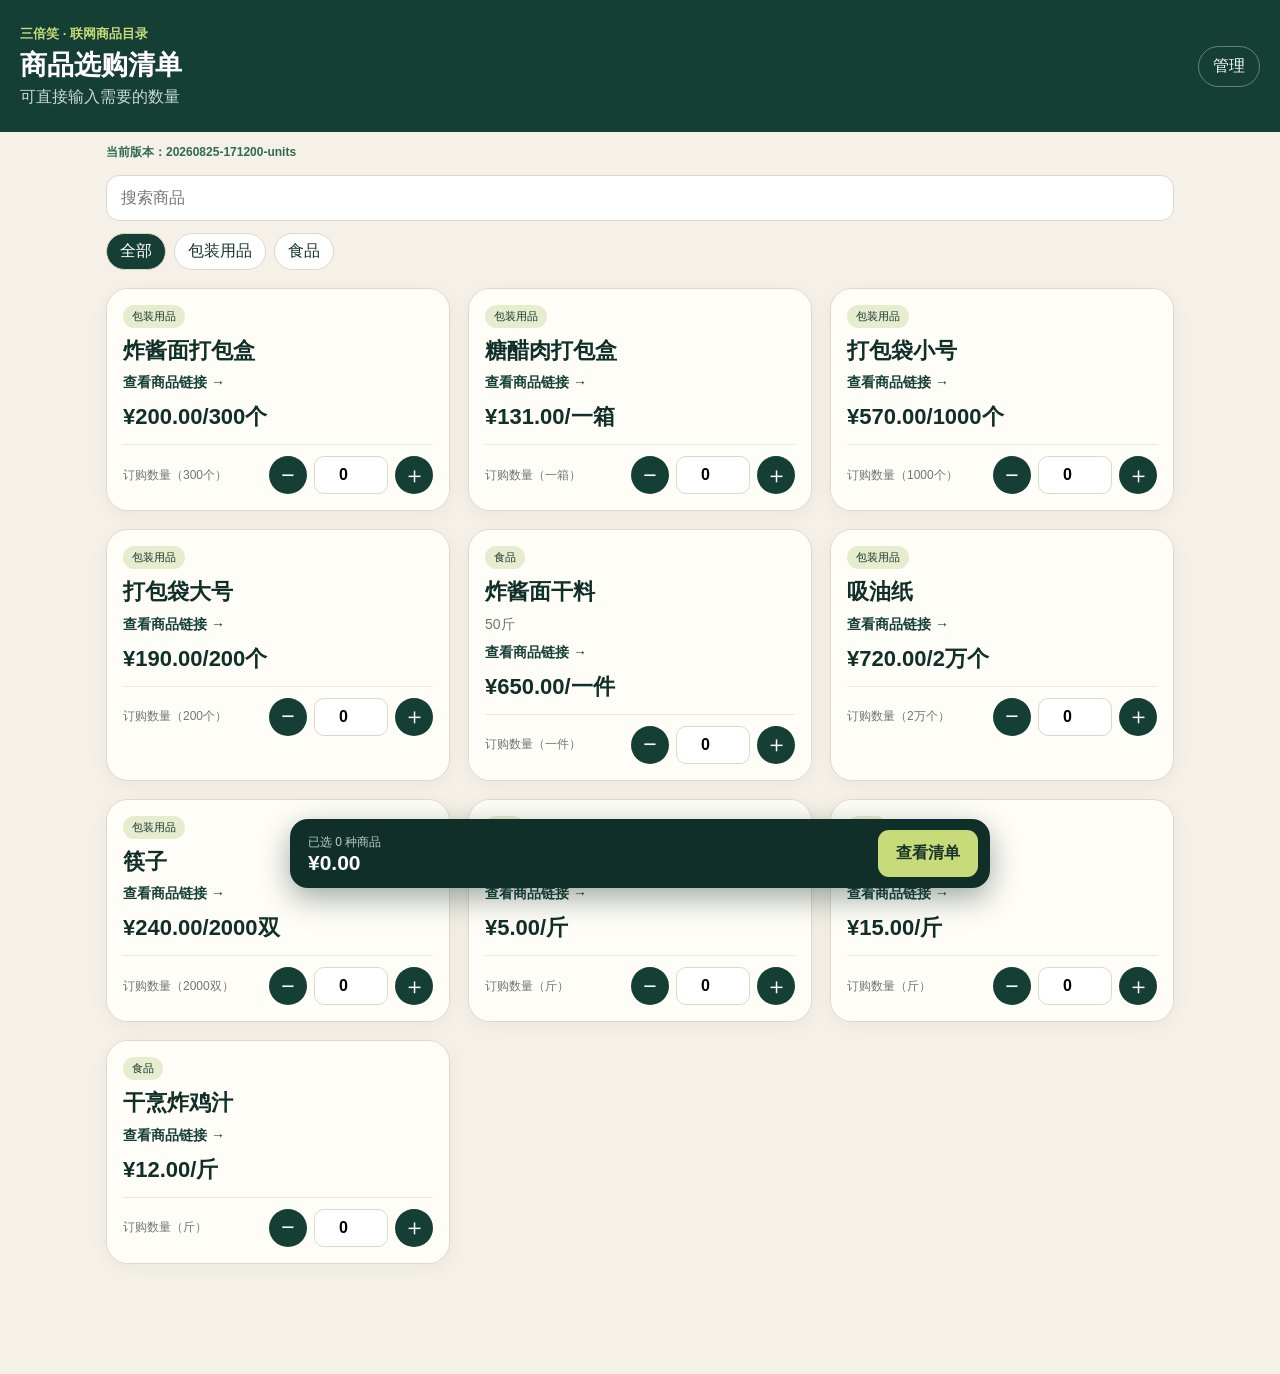
==== commit 11ded84a: "Clarify receipt quantity and package units" ====
--- a/sanbeixiao/index.html
+++ b/sanbeixiao/index.html
@@ -41,7 +41,7 @@
 function versionId(){let d=new Date(),p=n=>String(n).padStart(2,'0');return d.getFullYear()+p(d.getMonth()+1)+p(d.getDate())+'-'+p(d.getHours())+p(d.getMinutes())+p(d.getSeconds())+'-'+Math.random().toString(36).slice(2,6)}async function uploadDraftPhotos(products,version){const out=clone(products);for(let i=0;i<out.length;i++){const p=out[i];if(p.photo&&p.photo.startsWith('data:image/')){setPublish('正在上传照片 '+(i+1)+' / '+out.length+'：'+p.name);const comma=p.photo.indexOf(','),meta=p.photo.slice(0,comma),b64=p.photo.slice(comma+1),ext=meta.includes('png')?'png':'jpg',name=version+'-'+p.id+'.'+ext,path=GH_BASE+'/uploads/'+name;await putBase64(path,b64,'Upload catalogue image '+name);p.photo='uploads/'+name}}return out}function setPublish(msg,type=''){$('publishstatus').textContent=msg;$('publishstatus').className='progress '+type}async function getOnlineLatest(){const d=await gh(GH_BASE+'/data/latest.json');const json=JSON.parse(b64utf8(d.content));return Array.isArray(json.products)?json.products:[]}
 async function publishVersion(){const btn=$('publishbtn');if(!token()){alert('请先填写 GitHub 发布密钥');return}btn.disabled=true;$('sharebox').classList.add('hide');try{setPublish('正在读取 GitHub 最新商品，防止覆盖…');const online=await getOnlineLatest(),merged=mergeProducts(online,draftProducts,removedIds);if(!merged.length&&!confirm('合并后没有商品，仍然发布空目录吗？'))return;const v=versionId(),published=new Date().toISOString(),clean=await uploadDraftPhotos(merged,v),payload={version:v,publishedAt:published,products:clean};await putText(GH_BASE+'/data/versions/'+v+'.json',JSON.stringify(payload,null,2),'Publish catalogue version '+v);await putText(GH_BASE+'/data/latest.json',JSON.stringify(payload,null,2),'Update latest catalogue to '+v);let hist=Array.isArray(historyData)?historyData:[];hist=[{version:v,publishedAt:published},...hist.filter(x=>x.version!==v)].slice(0,50);await putText(GH_BASE+'/data/history.json',JSON.stringify(hist,null,2),'Update catalogue history');historyData=hist;publishedProducts=clean;draftProducts=clone(clean);removedIds=[];draftDirty=false;currentVersion=v;publishedAt=published;saveDraft();render();renderManaged();renderHistory();let u=new URL(location.href);u.search='';u.hash='';u.searchParams.set('v',v);$('sharelink').href=u.href;$('sharelink').textContent=u.href;$('sharebox').classList.remove('hide');setPublish('发布成功：已与线上最新商品合并。','ok');setStatus('当前版本：'+v,true)}catch(e){setPublish(e.message,'err')}finally{btn.disabled=false}}
 function copyShareLink(){let u=$('sharelink').href;if(!u)return;navigator.clipboard?.writeText(u).then(()=>alert('链接已复制')).catch(()=>prompt('复制这个链接：',u))}async function shareVersion(){let u=$('sharelink').href;if(!u)return;if(navigator.share){try{await navigator.share({title:'三倍笑商品目录',url:u})}catch{}}else copyShareLink()}function renderHistory(){let root=$('history');if(!root)return;let base=new URL(location.href);base.search='';base.hash='';root.innerHTML=(Array.isArray(historyData)&&historyData.length)?historyData.map(x=>{let u=new URL(base);u.searchParams.set('v',x.version);return `<div class="versionitem"><div><b>${esc(x.version)}</b><small>${x.publishedAt?new Date(x.publishedAt).toLocaleString('zh-CN'):''}</small></div><a href="${esc(u.href)}" target="_blank" rel="noopener">打开版本</a></div>`}).join(''):'<p class="note">还没有版本历史</p>'}
-function qtyText(x){const u=x.unit||'件';return `${x.qty} ${u}`}function receiptText(){const a=selected(),t=a.reduce((s,x)=>s+Number(x.price)*x.qty,0);return ['三倍笑商品选购清单','日期：'+new Date().toLocaleDateString('zh-CN'),'',...a.flatMap((x,i)=>[`${i+1}. ${x.name}${x.spec?' '+x.spec:''}`,`   ${money(x.price)} × ${qtyText(x)} = ${money(Number(x.price)*x.qty)}`]),'',`总金额：${money(t)}`].join('\n')}function showReceipt(){const a=selected();if(!a.length){alert('请先选择商品');return}$('date').textContent=new Date().toLocaleDateString('zh-CN');$('receiptlines').innerHTML=a.map(x=>`<div class="receiptline"><div><b>${esc(x.name)}</b><b>${money(Number(x.price)*x.qty)}</b></div><small>${x.spec?esc(x.spec)+' · ':''}${money(x.price)} × ${esc(qtyText(x))}</small></div>`).join('');$('receipttotal').textContent=money(a.reduce((s,x)=>s+Number(x.price)*x.qty,0));$('receipt').classList.remove('hide')}async function copyReceipt(){try{await navigator.clipboard.writeText(receiptText())}catch{const t=document.createElement('textarea');t.value=receiptText();document.body.appendChild(t);t.select();document.execCommand('copy');t.remove()}alert('清单已复制')}loadPublished();
+function unitLabel(x){const u=String(x.unit||'件').trim();return u==='斤'?'1斤':u}function receiptTitle(x){const parts=[unitLabel(x)];if(x.spec)parts.push(x.spec);return `${x.name}（${parts.join(' · ')}）`}function receiptText(){const a=selected(),t=a.reduce((s,x)=>s+Number(x.price)*x.qty,0);return ['三倍笑商品选购清单','日期：'+new Date().toLocaleDateString('zh-CN'),'',...a.flatMap((x,i)=>[`${i+1}. ${receiptTitle(x)}`,`   ${money(x.price)} × ${x.qty} = ${money(Number(x.price)*x.qty)}`]),'',`总金额：${money(t)}`].join('\n')}function showReceipt(){const a=selected();if(!a.length){alert('请先选择商品');return}$('date').textContent=new Date().toLocaleDateString('zh-CN');$('receiptlines').innerHTML=a.map(x=>`<div class="receiptline"><div><b>${esc(receiptTitle(x))}</b><b>${money(Number(x.price)*x.qty)}</b></div><small>${money(x.price)} × ${esc(x.qty)} = ${money(Number(x.price)*x.qty)}</small></div>`).join('');$('receipttotal').textContent=money(a.reduce((s,x)=>s+Number(x.price)*x.qty,0));$('receipt').classList.remove('hide')}async function copyReceipt(){try{await navigator.clipboard.writeText(receiptText())}catch{const t=document.createElement('textarea');t.value=receiptText();document.body.appendChild(t);t.select();document.execCommand('copy');t.remove()}alert('清单已复制')}loadPublished();
 </script>
 </body>
 </html>
